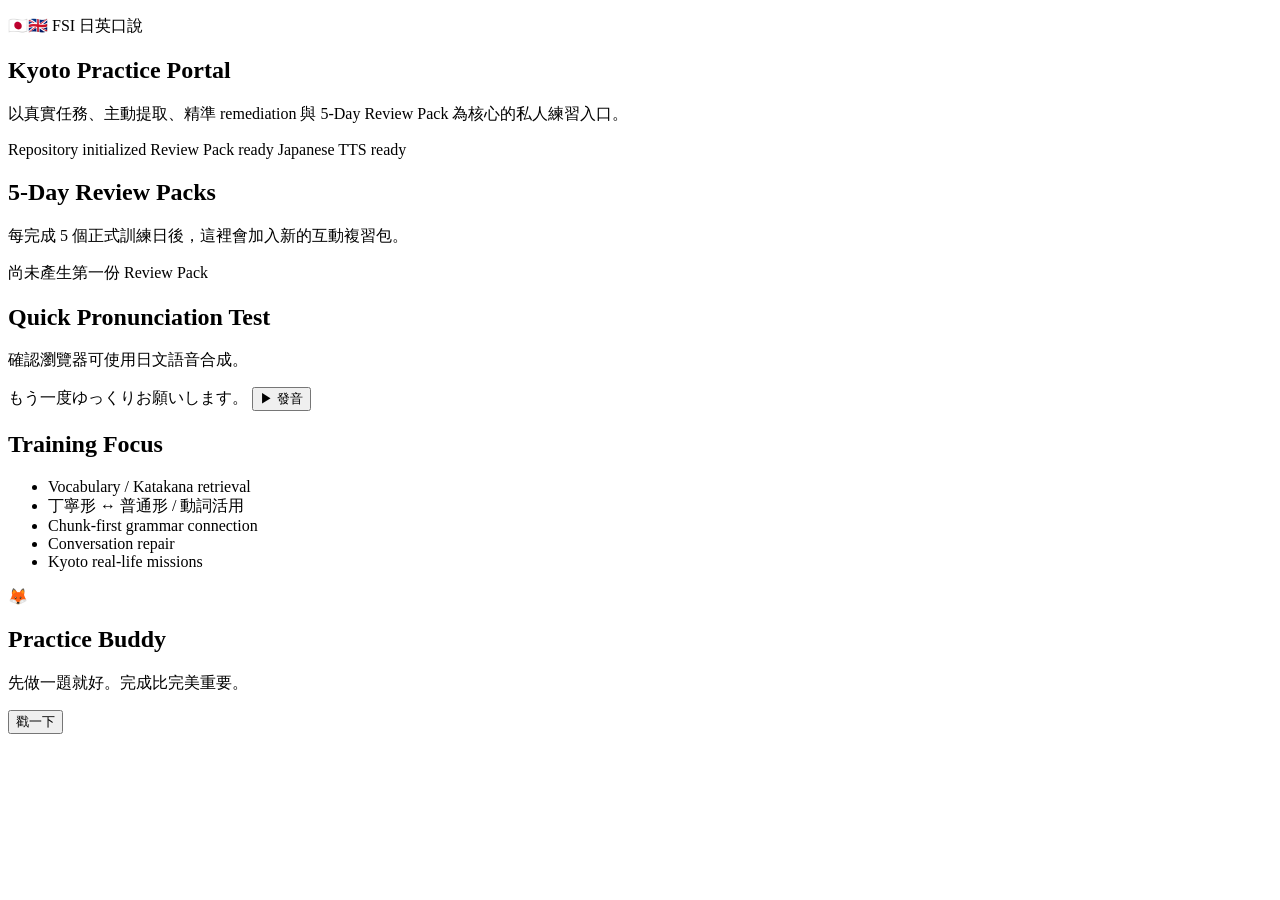
==== index.html @ 383df689 "Initialize FSI practice portal homepage" ====
<!doctype html>
<html lang="zh-Hant">
<head>
  <meta charset="utf-8" />
  <meta name="viewport" content="width=device-width, initial-scale=1" />
  <title>FSI Kyoto Practice</title>
  <meta name="description" content="Private FSI-style Japanese and English practice portal for Kyoto exchange preparation." />
  <link rel="stylesheet" href="assets/style.css" />
</head>
<body>
  <main class="shell">
    <section class="hero card">
      <p class="eyebrow">🇯🇵🇬🇧 FSI 日英口說</p>
      <h1>Kyoto Practice Portal</h1>
      <p class="lede">以真實任務、主動提取、精準 remediation 與 5-Day Review Pack 為核心的私人練習入口。</p>
      <div class="status-row">
        <span class="pill">Repository initialized</span>
        <span class="pill">Review Pack ready</span>
        <span class="pill">Japanese TTS ready</span>
      </div>
    </section>

    <section class="grid">
      <article class="card">
        <h2>5-Day Review Packs</h2>
        <p>每完成 5 個正式訓練日後，這裡會加入新的互動複習包。</p>
        <div class="empty-state">尚未產生第一份 Review Pack</div>
      </article>

      <article class="card">
        <h2>Quick Pronunciation Test</h2>
        <p>確認瀏覽器可使用日文語音合成。</p>
        <div class="speech-box">
          <span id="sampleText" lang="ja">もう一度ゆっくりお願いします。</span>
          <button id="speakBtn" type="button">▶ 發音</button>
        </div>
      </article>

      <article class="card">
        <h2>Training Focus</h2>
        <ul>
          <li>Vocabulary / Katakana retrieval</li>
          <li>丁寧形 ↔ 普通形 / 動詞活用</li>
          <li>Chunk-first grammar connection</li>
          <li>Conversation repair</li>
          <li>Kyoto real-life missions</li>
        </ul>
      </article>

      <article class="card mascot-card">
        <div class="mascot" aria-hidden="true">🦊</div>
        <div>
          <h2>Practice Buddy</h2>
          <p id="buddyLine">先做一題就好。完成比完美重要。</p>
          <button id="buddyBtn" type="button">戳一下</button>
        </div>
      </article>
    </section>
  </main>

  <script src="assets/app.js"></script>
</body>
</html>
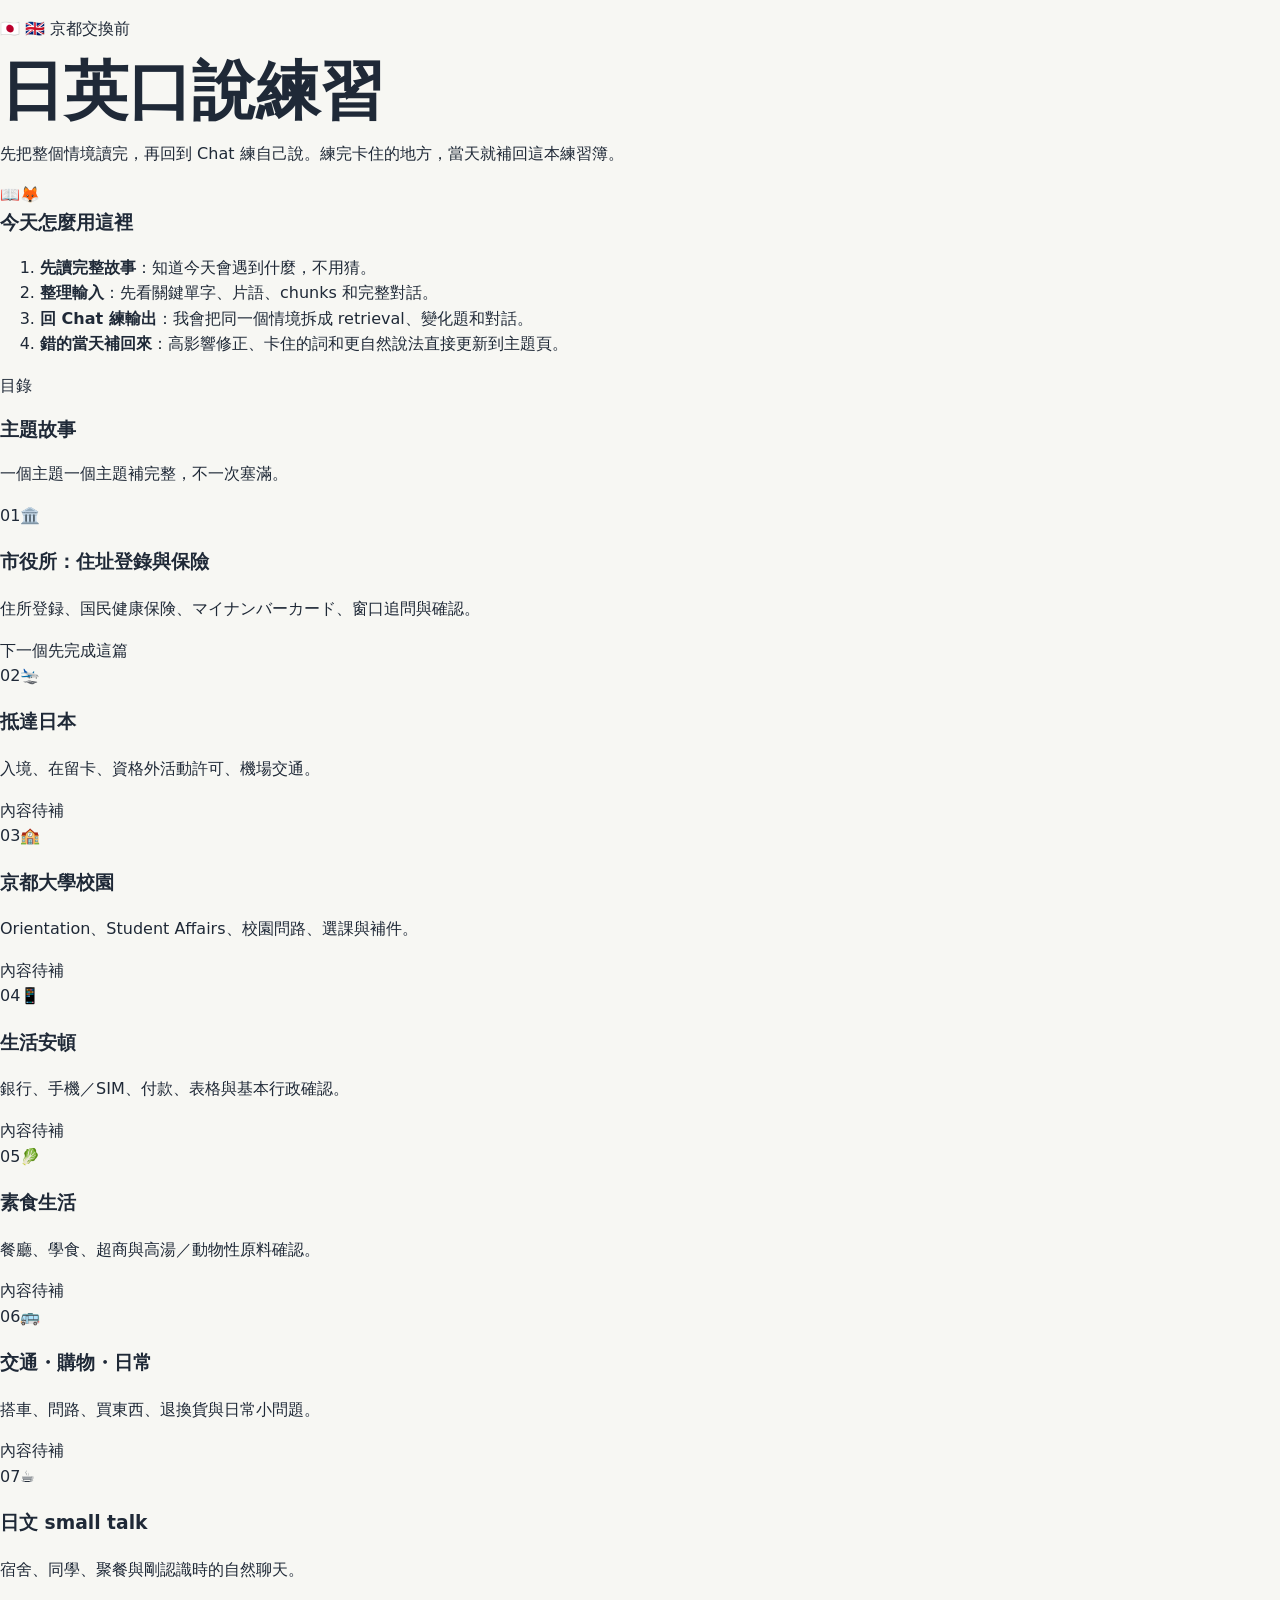
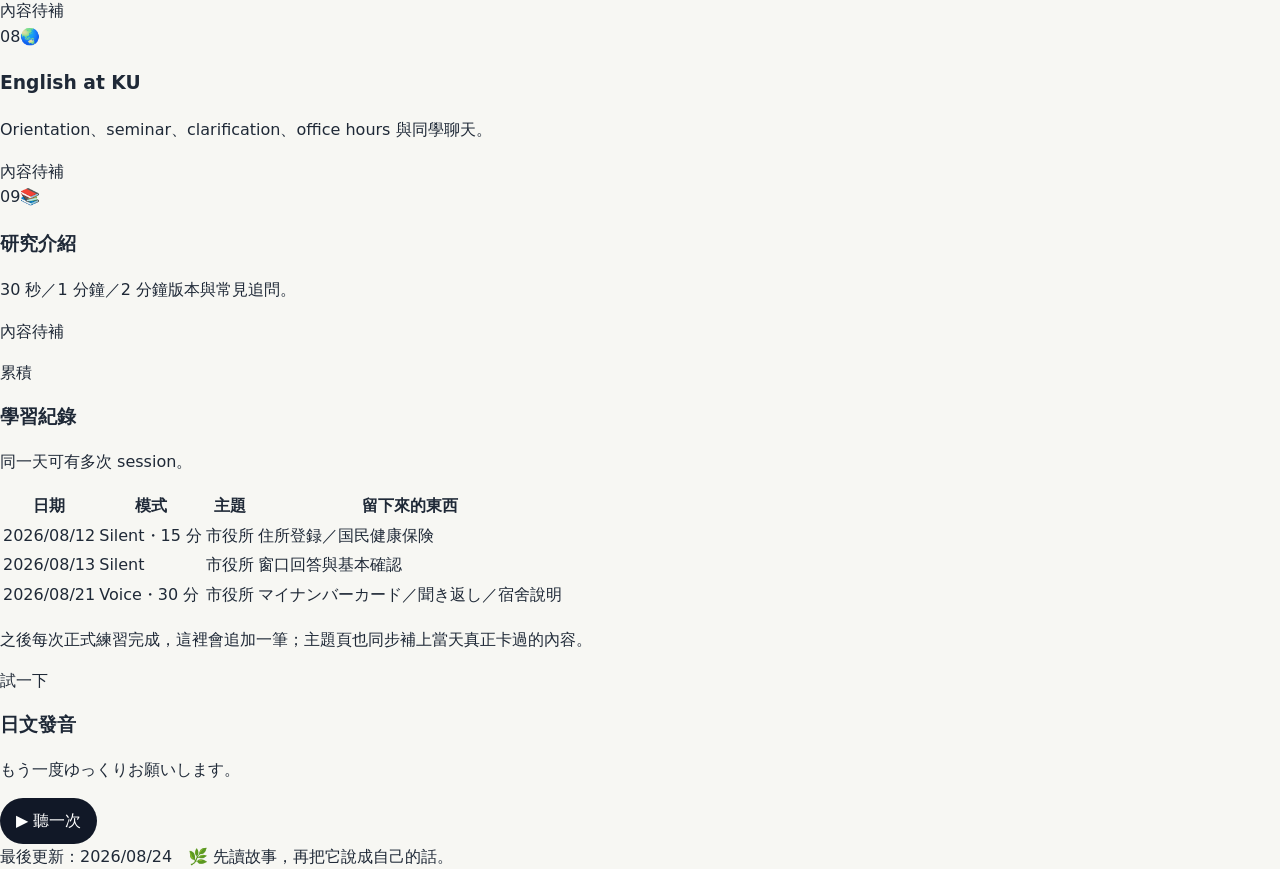
==== commit 4d9dc503: "Reshape homepage into warm storybook practice index" ====
--- a/index.html
+++ b/index.html
@@ -3,61 +3,85 @@
 <head>
   <meta charset="utf-8" />
   <meta name="viewport" content="width=device-width, initial-scale=1" />
-  <title>FSI Kyoto Practice</title>
-  <meta name="description" content="Private FSI-style Japanese and English practice portal for Kyoto exchange preparation." />
+  <title>日英口說練習</title>
+  <meta name="description" content="京都交換前的日英口說練習與學習紀錄。" />
   <link rel="stylesheet" href="assets/style.css" />
 </head>
 <body>
-  <main class="shell">
-    <section class="hero card">
-      <p class="eyebrow">🇯🇵🇬🇧 FSI 日英口說</p>
-      <h1>Kyoto Practice Portal</h1>
-      <p class="lede">以真實任務、主動提取、精準 remediation 與 5-Day Review Pack 為核心的私人練習入口。</p>
-      <div class="status-row">
-        <span class="pill">Repository initialized</span>
-        <span class="pill">Review Pack ready</span>
-        <span class="pill">Japanese TTS ready</span>
+  <main class="book">
+    <header class="cover paper">
+      <div>
+        <p class="kicker">🇯🇵 🇬🇧 京都交換前</p>
+        <h1>日英口說練習</h1>
+        <p class="intro">先把整個情境讀完，再回到 Chat 練自己說。練完卡住的地方，當天就補回這本練習簿。</p>
       </div>
+      <div class="cover-emoji" aria-hidden="true">📖🦊</div>
+    </header>
+
+    <section class="paper howto">
+      <h2>今天怎麼用這裡</h2>
+      <ol>
+        <li><strong>先讀完整故事</strong>：知道今天會遇到什麼，不用猜。</li>
+        <li><strong>整理輸入</strong>：先看關鍵單字、片語、chunks 和完整對話。</li>
+        <li><strong>回 Chat 練輸出</strong>：我會把同一個情境拆成 retrieval、變化題和對話。</li>
+        <li><strong>錯的當天補回來</strong>：高影響修正、卡住的詞和更自然說法直接更新到主題頁。</li>
+      </ol>
     </section>
 
-    <section class="grid">
-      <article class="card">
-        <h2>5-Day Review Packs</h2>
-        <p>每完成 5 個正式訓練日後，這裡會加入新的互動複習包。</p>
-        <div class="empty-state">尚未產生第一份 Review Pack</div>
+    <section class="section-head">
+      <div>
+        <p class="small-label">目錄</p>
+        <h2>主題故事</h2>
+      </div>
+      <p>一個主題一個主題補完整，不一次塞滿。</p>
+    </section>
+
+    <section class="chapters">
+      <article class="chapter ready-next">
+        <span class="chapter-no">01</span><span class="chapter-icon">🏛️</span>
+        <h3>市役所：住址登錄與保險</h3>
+        <p>住所登録、国民健康保険、マイナンバーカード、窗口追問與確認。</p>
+        <span class="note">下一個先完成這篇</span>
       </article>
+      <article class="chapter"><span class="chapter-no">02</span><span class="chapter-icon">🛬</span><h3>抵達日本</h3><p>入境、在留卡、資格外活動許可、機場交通。</p><span class="note">內容待補</span></article>
+      <article class="chapter"><span class="chapter-no">03</span><span class="chapter-icon">🏫</span><h3>京都大學校園</h3><p>Orientation、Student Affairs、校園問路、選課與補件。</p><span class="note">內容待補</span></article>
+      <article class="chapter"><span class="chapter-no">04</span><span class="chapter-icon">📱</span><h3>生活安頓</h3><p>銀行、手機／SIM、付款、表格與基本行政確認。</p><span class="note">內容待補</span></article>
+      <article class="chapter"><span class="chapter-no">05</span><span class="chapter-icon">🥬</span><h3>素食生活</h3><p>餐廳、學食、超商與高湯／動物性原料確認。</p><span class="note">內容待補</span></article>
+      <article class="chapter"><span class="chapter-no">06</span><span class="chapter-icon">🚌</span><h3>交通・購物・日常</h3><p>搭車、問路、買東西、退換貨與日常小問題。</p><span class="note">內容待補</span></article>
+      <article class="chapter"><span class="chapter-no">07</span><span class="chapter-icon">☕</span><h3>日文 small talk</h3><p>宿舍、同學、聚餐與剛認識時的自然聊天。</p><span class="note">內容待補</span></article>
+      <article class="chapter"><span class="chapter-no">08</span><span class="chapter-icon">🌏</span><h3>English at KU</h3><p>Orientation、seminar、clarification、office hours 與同學聊天。</p><span class="note">內容待補</span></article>
+      <article class="chapter"><span class="chapter-no">09</span><span class="chapter-icon">📚</span><h3>研究介紹</h3><p>30 秒／1 分鐘／2 分鐘版本與常見追問。</p><span class="note">內容待補</span></article>
+    </section>
 
-      <article class="card">
-        <h2>Quick Pronunciation Test</h2>
-        <p>確認瀏覽器可使用日文語音合成。</p>
-        <div class="speech-box">
-          <span id="sampleText" lang="ja">もう一度ゆっくりお願いします。</span>
-          <button id="speakBtn" type="button">▶ 發音</button>
-        </div>
-      </article>
+    <section class="paper records">
+      <div class="section-head inside">
+        <div><p class="small-label">累積</p><h2>學習紀錄</h2></div>
+        <p>同一天可有多次 session。</p>
+      </div>
+      <div class="table-wrap">
+        <table>
+          <thead><tr><th>日期</th><th>模式</th><th>主題</th><th>留下來的東西</th></tr></thead>
+          <tbody>
+            <tr><td>2026/08/12</td><td>Silent・15 分</td><td>市役所</td><td>住所登録／国民健康保険</td></tr>
+            <tr><td>2026/08/13</td><td>Silent</td><td>市役所</td><td>窗口回答與基本確認</td></tr>
+            <tr><td>2026/08/21</td><td>Voice・30 分</td><td>市役所</td><td>マイナンバーカード／聞き返し／宿舍說明</td></tr>
+          </tbody>
+        </table>
+      </div>
+      <p class="tiny">之後每次正式練習完成，這裡會追加一筆；主題頁也同步補上當天真正卡過的內容。</p>
+    </section>
 
-      <article class="card">
-        <h2>Training Focus</h2>
-        <ul>
-          <li>Vocabulary / Katakana retrieval</li>
-          <li>丁寧形 ↔ 普通形 / 動詞活用</li>
-          <li>Chunk-first grammar connection</li>
-          <li>Conversation repair</li>
-          <li>Kyoto real-life missions</li>
-        </ul>
-      </article>
+    <section class="paper sound">
+      <div>
+        <p class="small-label">試一下</p>
+        <h2>日文發音</h2>
+        <p id="sampleText" lang="ja">もう一度ゆっくりお願いします。</p>
+      </div>
+      <button id="speakBtn" type="button">▶ 聽一次</button>
+    </section>
 
-      <article class="card mascot-card">
-        <div class="mascot" aria-hidden="true">🦊</div>
-        <div>
-          <h2>Practice Buddy</h2>
-          <p id="buddyLine">先做一題就好。完成比完美重要。</p>
-          <button id="buddyBtn" type="button">戳一下</button>
-        </div>
-      </article>
-    </section>
+    <footer>最後更新：2026/08/24　🌿 先讀故事，再把它說成自己的話。</footer>
   </main>
-
   <script src="assets/app.js"></script>
 </body>
 </html>
--- a/assets/style.css
+++ b/assets/style.css
@@ -0,0 +1,122 @@
+:root {
+  font-family: Inter, ui-sans-serif, system-ui, -apple-system, BlinkMacSystemFont, "Segoe UI", sans-serif;
+  color: #1f2937;
+  background: #f7f7f3;
+  line-height: 1.6;
+}
+
+* { box-sizing: border-box; }
+
+body { margin: 0; }
+
+button { font: inherit; }
+
+.shell {
+  width: min(1080px, calc(100% - 32px));
+  margin: 0 auto;
+  padding: 48px 0 64px;
+}
+
+.card {
+  background: rgba(255,255,255,.92);
+  border: 1px solid #e5e7eb;
+  border-radius: 24px;
+  padding: 24px;
+  box-shadow: 0 12px 32px rgba(31,41,55,.06);
+}
+
+.hero { margin-bottom: 24px; }
+
+.eyebrow {
+  margin: 0 0 8px;
+  font-size: .9rem;
+  font-weight: 700;
+  letter-spacing: .08em;
+}
+
+h1, h2 { margin-top: 0; }
+
+h1 {
+  font-size: clamp(2rem, 6vw, 4rem);
+  line-height: 1.05;
+  margin-bottom: 16px;
+}
+
+h2 { font-size: 1.2rem; }
+
+.lede { max-width: 760px; font-size: 1.05rem; }
+
+.status-row {
+  display: flex;
+  gap: 8px;
+  flex-wrap: wrap;
+  margin-top: 20px;
+}
+
+.pill {
+  display: inline-flex;
+  align-items: center;
+  border-radius: 999px;
+  border: 1px solid #d1d5db;
+  padding: 6px 10px;
+  background: #fff;
+  font-size: .85rem;
+}
+
+.grid {
+  display: grid;
+  grid-template-columns: repeat(2, minmax(0, 1fr));
+  gap: 20px;
+}
+
+.empty-state {
+  border: 1px dashed #cbd5e1;
+  border-radius: 16px;
+  padding: 20px;
+  background: #fafafa;
+}
+
+.speech-box {
+  display: flex;
+  gap: 12px;
+  align-items: center;
+  justify-content: space-between;
+  flex-wrap: wrap;
+  padding: 16px;
+  border-radius: 16px;
+  background: #f3f4f6;
+}
+
+button {
+  border: 0;
+  border-radius: 999px;
+  padding: 10px 16px;
+  cursor: pointer;
+  background: #111827;
+  color: #fff;
+}
+
+button:hover { opacity: .9; }
+
+.mascot-card {
+  display: flex;
+  gap: 18px;
+  align-items: center;
+}
+
+.mascot {
+  font-size: 4rem;
+  transform-origin: center bottom;
+}
+
+.mascot.bounce { animation: bounce .45s ease; }
+
+@keyframes bounce {
+  0%, 100% { transform: translateY(0) rotate(0); }
+  45% { transform: translateY(-10px) rotate(-5deg); }
+}
+
+@media (max-width: 760px) {
+  .grid { grid-template-columns: 1fr; }
+  .shell { padding-top: 24px; }
+}
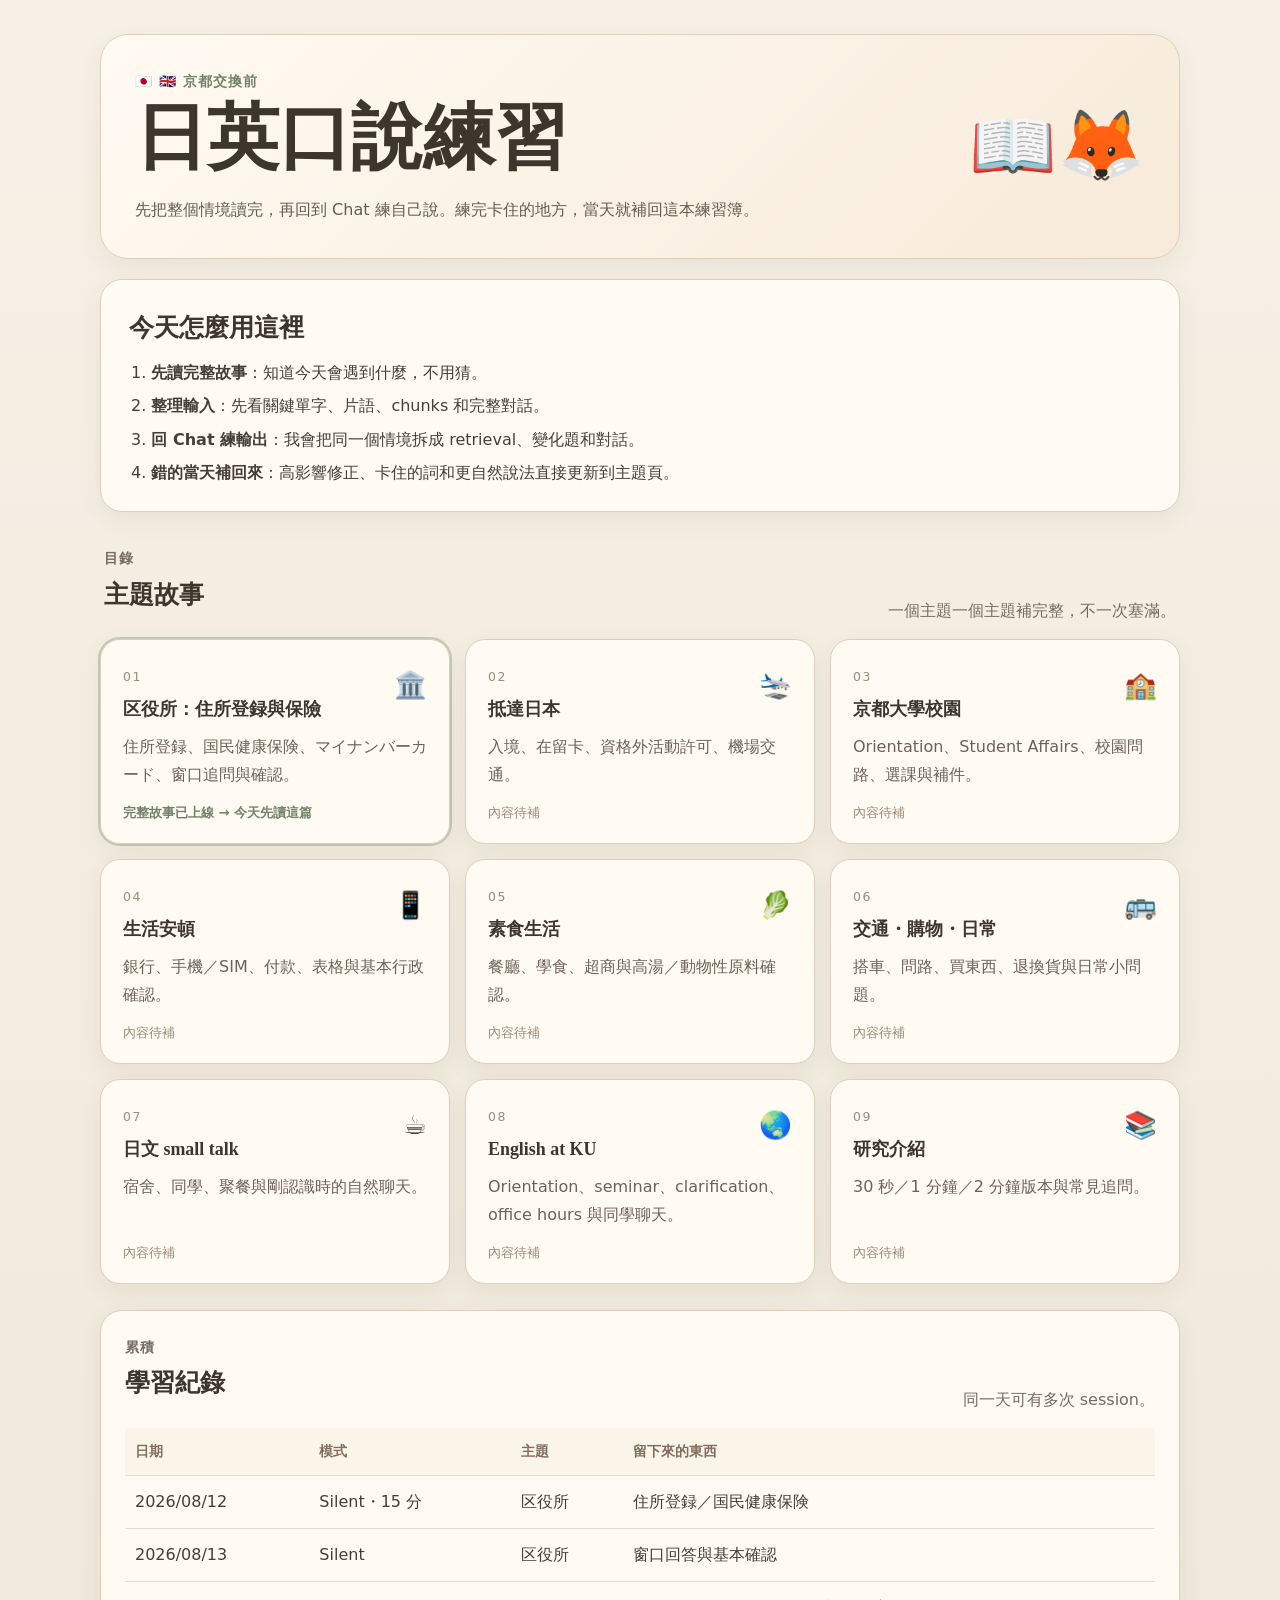
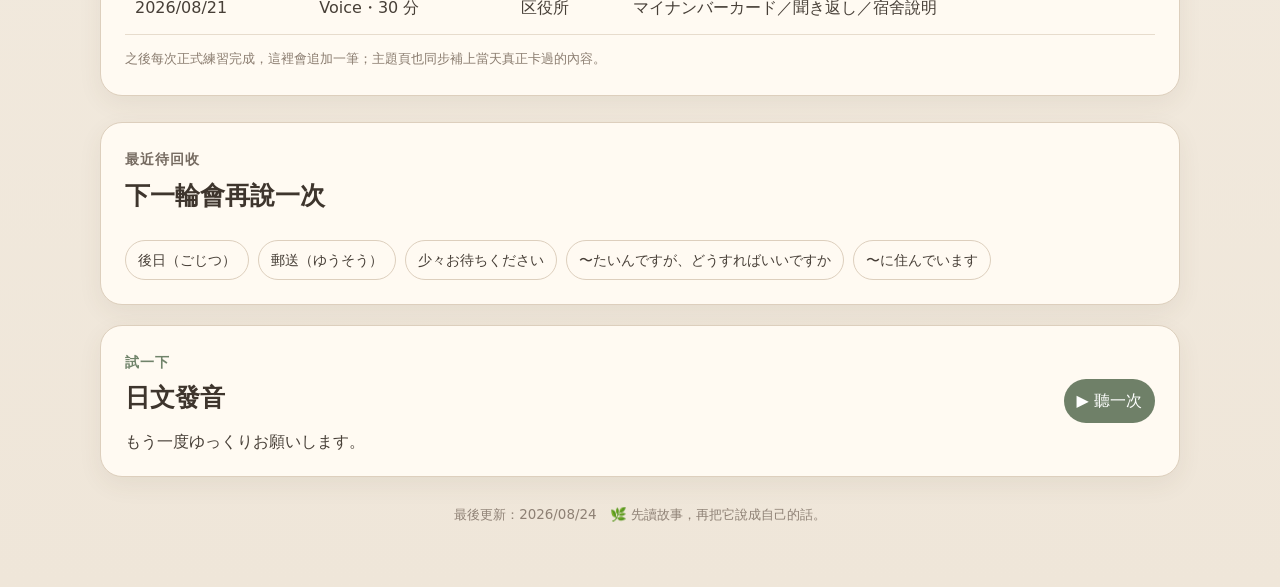
==== commit f808d30a: "Link first story chapter and add review queue" ====
--- a/index.html
+++ b/index.html
@@ -37,12 +37,12 @@
     </section>
 
     <section class="chapters">
-      <article class="chapter ready-next">
+      <a class="chapter chapter-link ready-next" href="chapters/01-ward-office.html">
         <span class="chapter-no">01</span><span class="chapter-icon">🏛️</span>
-        <h3>市役所：住址登錄與保險</h3>
+        <h3>区役所：住所登録與保險</h3>
         <p>住所登録、国民健康保険、マイナンバーカード、窗口追問與確認。</p>
-        <span class="note">下一個先完成這篇</span>
-      </article>
+        <span class="note">完整故事已上線 → 今天先讀這篇</span>
+      </a>
       <article class="chapter"><span class="chapter-no">02</span><span class="chapter-icon">🛬</span><h3>抵達日本</h3><p>入境、在留卡、資格外活動許可、機場交通。</p><span class="note">內容待補</span></article>
       <article class="chapter"><span class="chapter-no">03</span><span class="chapter-icon">🏫</span><h3>京都大學校園</h3><p>Orientation、Student Affairs、校園問路、選課與補件。</p><span class="note">內容待補</span></article>
       <article class="chapter"><span class="chapter-no">04</span><span class="chapter-icon">📱</span><h3>生活安頓</h3><p>銀行、手機／SIM、付款、表格與基本行政確認。</p><span class="note">內容待補</span></article>
@@ -62,13 +62,18 @@
         <table>
           <thead><tr><th>日期</th><th>模式</th><th>主題</th><th>留下來的東西</th></tr></thead>
           <tbody>
-            <tr><td>2026/08/12</td><td>Silent・15 分</td><td>市役所</td><td>住所登録／国民健康保険</td></tr>
-            <tr><td>2026/08/13</td><td>Silent</td><td>市役所</td><td>窗口回答與基本確認</td></tr>
-            <tr><td>2026/08/21</td><td>Voice・30 分</td><td>市役所</td><td>マイナンバーカード／聞き返し／宿舍說明</td></tr>
+            <tr><td>2026/08/12</td><td>Silent・15 分</td><td>区役所</td><td>住所登録／国民健康保険</td></tr>
+            <tr><td>2026/08/13</td><td>Silent</td><td>区役所</td><td>窗口回答與基本確認</td></tr>
+            <tr><td>2026/08/21</td><td>Voice・30 分</td><td>区役所</td><td>マイナンバーカード／聞き返し／宿舍說明</td></tr>
           </tbody>
         </table>
       </div>
       <p class="tiny">之後每次正式練習完成，這裡會追加一筆；主題頁也同步補上當天真正卡過的內容。</p>
+    </section>
+
+    <section class="paper records">
+      <div class="section-head inside"><div><p class="small-label">最近待回收</p><h2>下一輪會再說一次</h2></div></div>
+      <div class="review-strip"><span>後日（ごじつ）</span><span>郵送（ゆうそう）</span><span>少々お待ちください</span><span>〜たいんですが、どうすればいいですか</span><span>〜に住んでいます</span></div>
     </section>
 
     <section class="paper sound">
--- a/assets/style.css
+++ b/assets/style.css
@@ -1,122 +1,34 @@
-:root {
-  font-family: Inter, ui-sans-serif, system-ui, -apple-system, BlinkMacSystemFont, "Segoe UI", sans-serif;
-  color: #1f2937;
-  background: #f7f7f3;
-  line-height: 1.6;
+:root{
+  font-family:"Noto Sans TC","PingFang TC","Microsoft JhengHei",system-ui,sans-serif;
+  color:#473f37;background:#f5efe4;line-height:1.75;
+  --paper:#fffaf2;--ink:#473f37;--soft:#efe4d5;--line:#ddcfbd;--accent:#8e6f52;--green:#70836a;
 }
+*{box-sizing:border-box} body{margin:0;background:linear-gradient(#f6f0e6,#efe6d9)}
+a{color:inherit}button{font:inherit}.book{width:min(1080px,calc(100% - 28px));margin:auto;padding:34px 0 60px}
+.paper,.chapter{background:var(--paper);border:1px solid var(--line);box-shadow:0 8px 24px rgba(83,65,46,.07)}
+.cover{border-radius:28px;padding:34px;display:flex;justify-content:space-between;gap:24px;align-items:center;background:linear-gradient(135deg,#fffaf2,#f7ead9)}
+.kicker,.small-label{margin:0 0 6px;color:var(--green);font-size:.86rem;font-weight:700;letter-spacing:.08em}
+h1,h2,h3{font-family:"Noto Serif TC","Songti TC","PMingLiU",serif;color:#3e352d}h1{font-size:clamp(2.2rem,6vw,4.5rem);line-height:1.08;margin:.1em 0 .25em}h2{margin:.1em 0 .35em;font-size:1.55rem}h3{margin:.2em 0 .45em;font-size:1.12rem}
+.intro{max-width:700px;margin:0;color:#665b50}.cover-emoji{font-size:4.4rem;white-space:nowrap}
+.howto{margin-top:20px;border-radius:22px;padding:24px 28px}.howto ol{margin:.5em 0 0;padding-left:1.4em}.howto li+li{margin-top:.35em}
+.section-head{display:flex;justify-content:space-between;align-items:end;gap:24px;margin:34px 4px 14px}.section-head p{margin:0;color:#766b61}.inside{margin:0 0 14px}.chapters{display:grid;grid-template-columns:repeat(3,minmax(0,1fr));gap:15px}
+.chapter{position:relative;border-radius:20px;padding:22px;min-height:205px}.chapter-no{font-size:.78rem;letter-spacing:.12em;color:#9b8c7d}.chapter-icon{float:right;font-size:1.65rem}.chapter p{margin:.25em 0 1.2em;color:#6e6258}.note{position:absolute;left:22px;bottom:18px;font-size:.82rem;color:#9a8978}.ready-next{outline:2px solid rgba(112,131,106,.35)}.ready-next .note{color:var(--green);font-weight:700}.chapter-link{text-decoration:none;display:block;transition:transform .18s ease,box-shadow .18s ease}.chapter-link:hover{transform:translateY(-3px);box-shadow:0 12px 28px rgba(83,65,46,.12)}
+.records{margin-top:26px;border-radius:22px;padding:24px}.table-wrap{overflow:auto}table{width:100%;border-collapse:collapse;min-width:650px}th,td{text-align:left;padding:12px 10px;border-bottom:1px solid #e7dccd}th{font-size:.85rem;color:#806f5e;font-weight:700;background:#fbf4e9}.tiny{font-size:.82rem;color:#8b7d70;margin-bottom:0}
+.sound{margin-top:20px;border-radius:22px;padding:20px 24px;display:flex;align-items:center;justify-content:space-between;gap:20px}.sound p{margin:.25em 0 0}.sound button,.speak-mini{border:0;border-radius:999px;padding:8px 13px;background:#6f8068;color:white;cursor:pointer}.sound button:hover,.speak-mini:hover{filter:brightness(.96)}
+footer{text-align:center;color:#8e8175;font-size:.84rem;padding:26px 8px 0}
 
-* { box-sizing: border-box; }
+/* Story chapter */
+.crumb{display:flex;justify-content:space-between;align-items:center;margin:0 4px 14px;color:#806f5e;font-size:.9rem}.crumb a{text-decoration:none}.crumb a:hover{text-decoration:underline}
+.story-cover{border-radius:28px;padding:38px;display:flex;justify-content:space-between;gap:24px;align-items:center;background:linear-gradient(135deg,#fffaf2,#f2e7d7)}
+.story-cover h1{font-size:clamp(2.25rem,6vw,4.7rem)}.mission-box{margin-top:20px;border-radius:22px;padding:26px 30px}.mission-box p{margin-top:.35em}.chips{display:flex;flex-wrap:wrap;gap:8px;margin-top:15px}.chips span{background:#edf0e8;color:#65765f;border:1px solid #d6dfd0;border-radius:999px;padding:5px 11px;font-size:.82rem}
+.story-section{margin-top:24px}.story-section>.section-head{margin-top:0}.prose-card,.phrase-list,.grammar-card,.fact-note,.after-practice,.finish-card{border-radius:22px;padding:25px 28px}.margin-note{padding:13px 16px;background:#f5efe4;border-radius:14px;color:#74695f}
+.story-map{display:grid;grid-template-columns:repeat(4,minmax(0,1fr));gap:10px;list-style:none;padding:0;margin:0}.story-map li{background:var(--paper);border:1px solid var(--line);border-radius:18px;padding:18px;min-height:125px}.story-map b{display:block;font-family:"Noto Serif TC","Songti TC",serif;margin-bottom:6px}.story-map span{font-size:.9rem;color:#766a5f}
+.dialogue{border-radius:22px;padding:24px}.scene-break{margin:24px 0 18px;padding:9px 13px;border-radius:12px;background:#efe7da;color:#705f50;font-weight:700}.scene-break:first-child{margin-top:0}.turn{display:flex;gap:10px;align-items:flex-start;margin:13px 0}.turn.me{flex-direction:row-reverse}.who{width:48px;flex:0 0 48px;text-align:center;font-size:.78rem;color:#8c7b6b;padding-top:9px}.bubble{max-width:78%;border-radius:18px;padding:13px 15px;background:#f0eadf;position:relative}.me .bubble{background:#eaf0e6}.bubble p{margin:0}.bubble .zh{font-size:.84rem;color:#817366;margin-top:4px}.bubble .speak-mini{margin-top:8px;padding:4px 9px;font-size:.75rem}
+.branch-grid{display:grid;grid-template-columns:repeat(2,minmax(0,1fr));gap:13px}.branch{border-radius:19px;padding:20px}.branch .hear,.branch .say{padding:9px 11px;border-radius:12px;margin:8px 0;font-size:.94rem}.branch .hear{background:#f1ebe2}.branch .say{background:#edf1e8}.branch .say:before{content:"我：";font-size:.75rem;color:#77836f;margin-right:5px}
+.two-col{display:grid;grid-template-columns:1fr 1fr;gap:16px}.two-col .section-head{min-height:78px;align-items:end}.phrase-list p{margin:0;padding:9px 0;border-bottom:1px dashed #e2d6c7}.phrase-list p:last-child{border-bottom:0}.key-say p{font-weight:650}.vocab-table-wrap{border-radius:22px;padding:12px 20px;overflow:auto}.vocab-table{min-width:720px}.vocab-table td:nth-child(1){font-weight:700}.vocab-table td:nth-child(2){color:#765f4e}.vocab-table .speak-mini{padding:4px 8px}
+.mini-cards{display:grid;grid-template-columns:repeat(4,minmax(0,1fr));gap:12px}.mini-card{border-radius:18px;padding:18px}.mini-card b{font-size:1.25rem;display:block}.mini-card span{display:block;color:#685c51}.mini-card small{display:block;color:#928375;margin-top:8px}
+.chunks{border-radius:22px;padding:8px 25px}.chunks>div{padding:15px 0;border-bottom:1px dashed #e0d4c6}.chunks>div:last-child{border-bottom:0}.chunks p{margin:0;font-size:1.05rem;font-weight:700}.chunks span{font-size:.87rem;color:#776b60}.grammar-card p{margin:.5em 0}.repair-card p{padding:5px 0;border-bottom:1px dashed #e2d7ca}.repair-card p:last-child{border-bottom:0}.fact-note p{margin:.55em 0}.source-links{display:flex;flex-wrap:wrap;gap:8px;margin-top:14px}.source-links a,.back-btn{display:inline-block;text-decoration:none;border-radius:999px;padding:7px 12px;background:#efe8dc;color:#6f5e50;font-size:.82rem}.source-links a:hover,.back-btn:hover{background:#e6dccd}
+.correction{display:flex;gap:12px;padding:13px 0;border-bottom:1px dashed #e2d7ca}.correction>span{font-size:1.2rem}.correction p{margin:0}.correction small{color:#837568}.carry{margin-top:17px;padding:13px 15px;border-radius:14px;background:#edf1e8}.finish-card{margin-top:28px;text-align:center}.finish-card .back-btn{margin-top:8px}.review-strip{display:flex;flex-wrap:wrap;gap:9px}.review-strip span{background:#fffaf2;border:1px solid var(--line);border-radius:999px;padding:7px 12px;font-size:.86rem}
 
-body { margin: 0; }
-
-button { font: inherit; }
-
-.shell {
-  width: min(1080px, calc(100% - 32px));
-  margin: 0 auto;
-  padding: 48px 0 64px;
-}
-
-.card {
-  background: rgba(255,255,255,.92);
-  border: 1px solid #e5e7eb;
-  border-radius: 24px;
-  padding: 24px;
-  box-shadow: 0 12px 32px rgba(31,41,55,.06);
-}
-
-.hero { margin-bottom: 24px; }
-
-.eyebrow {
-  margin: 0 0 8px;
-  font-size: .9rem;
-  font-weight: 700;
-  letter-spacing: .08em;
-}
-
-h1, h2 { margin-top: 0; }
-
-h1 {
-  font-size: clamp(2rem, 6vw, 4rem);
-  line-height: 1.05;
-  margin-bottom: 16px;
-}
-
-h2 { font-size: 1.2rem; }
-
-.lede { max-width: 760px; font-size: 1.05rem; }
-
-.status-row {
-  display: flex;
-  gap: 8px;
-  flex-wrap: wrap;
-  margin-top: 20px;
-}
-
-.pill {
-  display: inline-flex;
-  align-items: center;
-  border-radius: 999px;
-  border: 1px solid #d1d5db;
-  padding: 6px 10px;
-  background: #fff;
-  font-size: .85rem;
-}
-
-.grid {
-  display: grid;
-  grid-template-columns: repeat(2, minmax(0, 1fr));
-  gap: 20px;
-}
-
-.empty-state {
-  border: 1px dashed #cbd5e1;
-  border-radius: 16px;
-  padding: 20px;
-  background: #fafafa;
-}
-
-.speech-box {
-  display: flex;
-  gap: 12px;
-  align-items: center;
-  justify-content: space-between;
-  flex-wrap: wrap;
-  padding: 16px;
-  border-radius: 16px;
-  background: #f3f4f6;
-}
-
-button {
-  border: 0;
-  border-radius: 999px;
-  padding: 10px 16px;
-  cursor: pointer;
-  background: #111827;
-  color: #fff;
-}
-
-button:hover { opacity: .9; }
-
-.mascot-card {
-  display: flex;
-  gap: 18px;
-  align-items: center;
-}
-
-.mascot {
-  font-size: 4rem;
-  transform-origin: center bottom;
-}
-
-.mascot.bounce { animation: bounce .45s ease; }
-
-@keyframes bounce {
-  0%, 100% { transform: translateY(0) rotate(0); }
-  45% { transform: translateY(-10px) rotate(-5deg); }
-}
-
-@media (max-width: 760px) {
-  .grid { grid-template-columns: 1fr; }
-  .shell { padding-top: 24px; }
-}
+@media(max-width:850px){.chapters{grid-template-columns:repeat(2,minmax(0,1fr))}.cover-emoji{font-size:3.5rem}.story-map{grid-template-columns:repeat(2,minmax(0,1fr))}.mini-cards{grid-template-columns:repeat(2,minmax(0,1fr))}}
+@media(max-width:620px){.book{width:min(100% - 18px,1080px);padding-top:16px}.cover,.story-cover{padding:25px 22px;align-items:flex-start}.cover-emoji{font-size:2.6rem}.chapters,.branch-grid,.two-col{grid-template-columns:1fr}.section-head{display:block}.section-head>p{margin-top:5px}.two-col .section-head{min-height:auto}.sound{align-items:flex-start;flex-direction:column}.sound button{width:100%}.story-map{grid-template-columns:1fr}.dialogue{padding:15px 11px}.bubble{max-width:84%;padding:11px 12px}.who{width:38px;flex-basis:38px}.mini-cards{grid-template-columns:1fr 1fr}.mission-box,.prose-card,.phrase-list,.grammar-card,.fact-note,.after-practice,.finish-card{padding:21px 19px}}
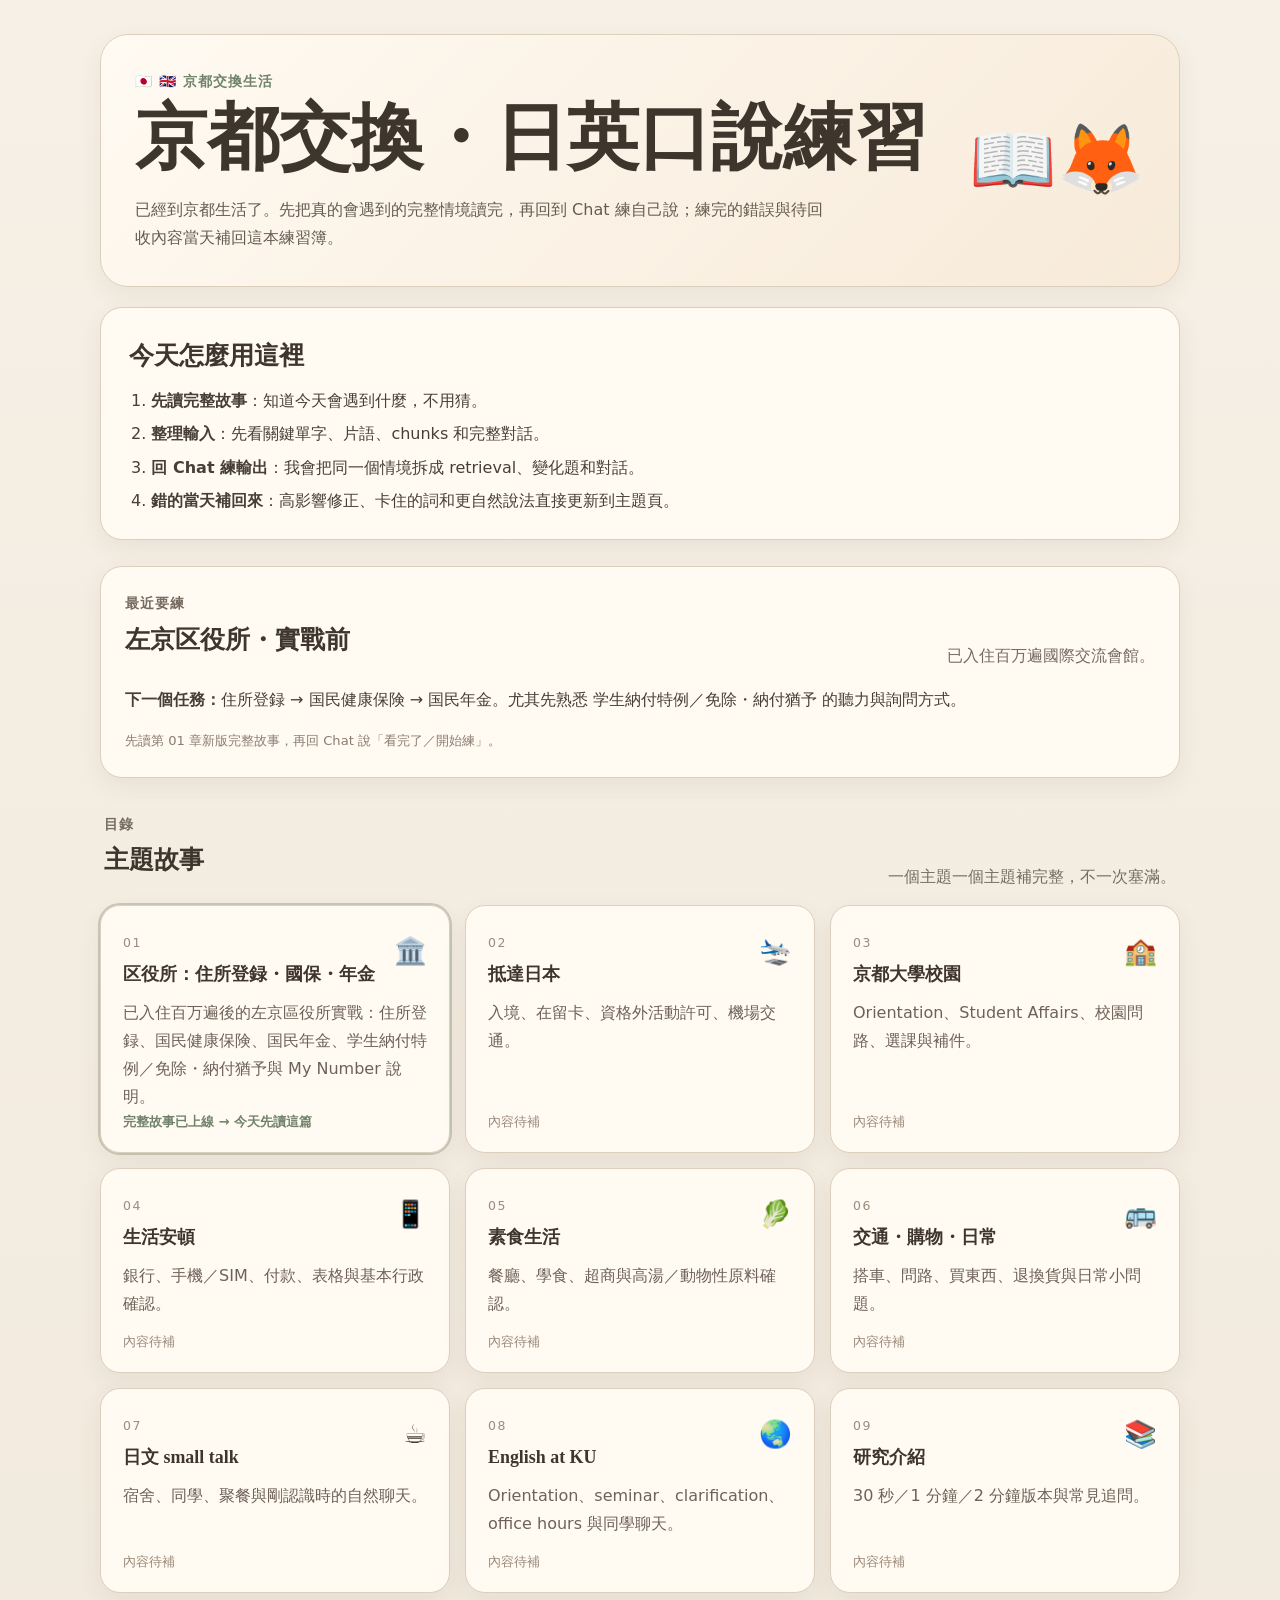
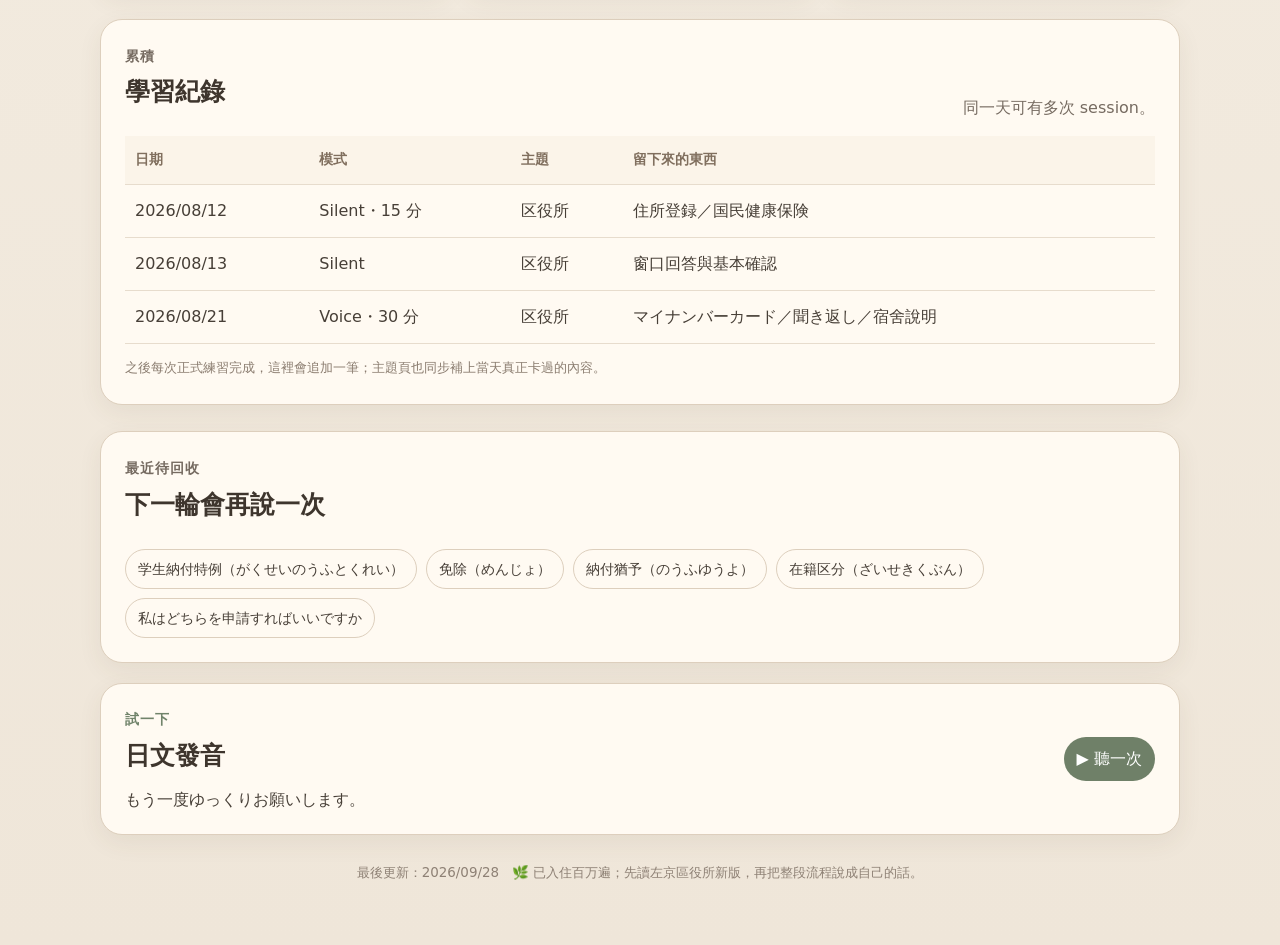
==== commit a7a0d207: "Refresh homepage for Kyoto arrival and Sakyo ward office pension prep" ====
--- a/index.html
+++ b/index.html
@@ -11,9 +11,9 @@
   <main class="book">
     <header class="cover paper">
       <div>
-        <p class="kicker">🇯🇵 🇬🇧 京都交換前</p>
-        <h1>日英口說練習</h1>
-        <p class="intro">先把整個情境讀完，再回到 Chat 練自己說。練完卡住的地方，當天就補回這本練習簿。</p>
+        <p class="kicker">🇯🇵 🇬🇧 京都交換生活</p>
+        <h1>京都交換・日英口說練習</h1>
+        <p class="intro">已經到京都生活了。先把真的會遇到的完整情境讀完，再回到 Chat 練自己說；練完的錯誤與待回收內容當天補回這本練習簿。</p>
       </div>
       <div class="cover-emoji" aria-hidden="true">📖🦊</div>
     </header>
@@ -28,6 +28,15 @@
       </ol>
     </section>
 
+    <section class="paper records">
+      <div class="section-head inside">
+        <div><p class="small-label">最近要練</p><h2>左京区役所・實戰前</h2></div>
+        <p>已入住百万遍國際交流會館。</p>
+      </div>
+      <p><strong>下一個任務：</strong>住所登録 → 国民健康保険 → 国民年金。尤其先熟悉 <span lang="ja">学生納付特例／免除・納付猶予</span> 的聽力與詢問方式。</p>
+      <p class="tiny">先讀第 01 章新版完整故事，再回 Chat 說「看完了／開始練」。</p>
+    </section>
+
     <section class="section-head">
       <div>
         <p class="small-label">目錄</p>
@@ -39,8 +48,8 @@
     <section class="chapters">
       <a class="chapter chapter-link ready-next" href="chapters/01-ward-office.html">
         <span class="chapter-no">01</span><span class="chapter-icon">🏛️</span>
-        <h3>区役所：住所登録與保險</h3>
-        <p>住所登録、国民健康保険、マイナンバーカード、窗口追問與確認。</p>
+        <h3>区役所：住所登録・國保・年金</h3>
+        <p>已入住百万遍後的左京區役所實戰：住所登録、国民健康保険、国民年金、学生納付特例／免除・納付猶予與 My Number 說明。</p>
         <span class="note">完整故事已上線 → 今天先讀這篇</span>
       </a>
       <article class="chapter"><span class="chapter-no">02</span><span class="chapter-icon">🛬</span><h3>抵達日本</h3><p>入境、在留卡、資格外活動許可、機場交通。</p><span class="note">內容待補</span></article>
@@ -73,7 +82,7 @@
 
     <section class="paper records">
       <div class="section-head inside"><div><p class="small-label">最近待回收</p><h2>下一輪會再說一次</h2></div></div>
-      <div class="review-strip"><span>後日（ごじつ）</span><span>郵送（ゆうそう）</span><span>少々お待ちください</span><span>〜たいんですが、どうすればいいですか</span><span>〜に住んでいます</span></div>
+      <div class="review-strip"><span>学生納付特例（がくせいのうふとくれい）</span><span>免除（めんじょ）</span><span>納付猶予（のうふゆうよ）</span><span>在籍区分（ざいせきくぶん）</span><span>私はどちらを申請すればいいですか</span></div>
     </section>
 
     <section class="paper sound">
@@ -85,7 +94,7 @@
       <button id="speakBtn" type="button">▶ 聽一次</button>
     </section>
 
-    <footer>最後更新：2026/08/24　🌿 先讀故事，再把它說成自己的話。</footer>
+    <footer>最後更新：2026/09/28　🌿 已入住百万遍；先讀左京區役所新版，再把整段流程說成自己的話。</footer>
   </main>
   <script src="assets/app.js"></script>
 </body>
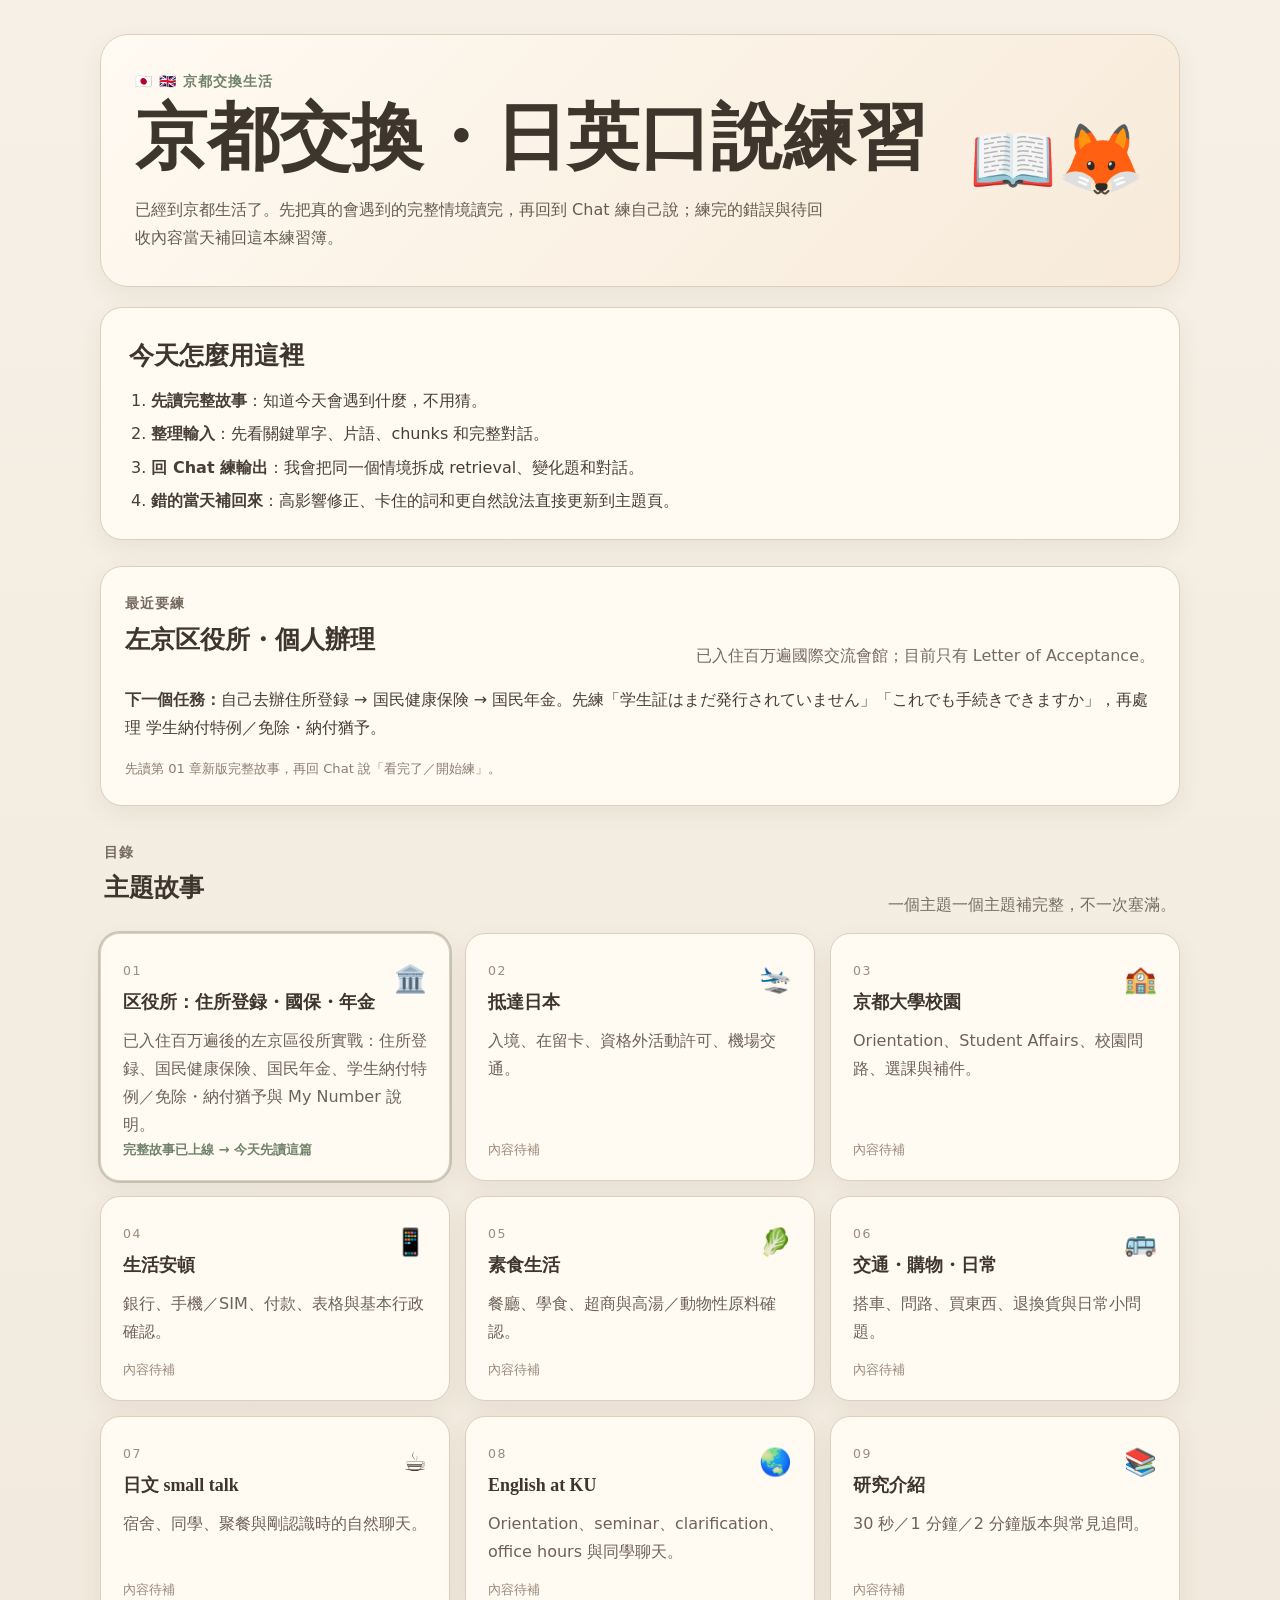
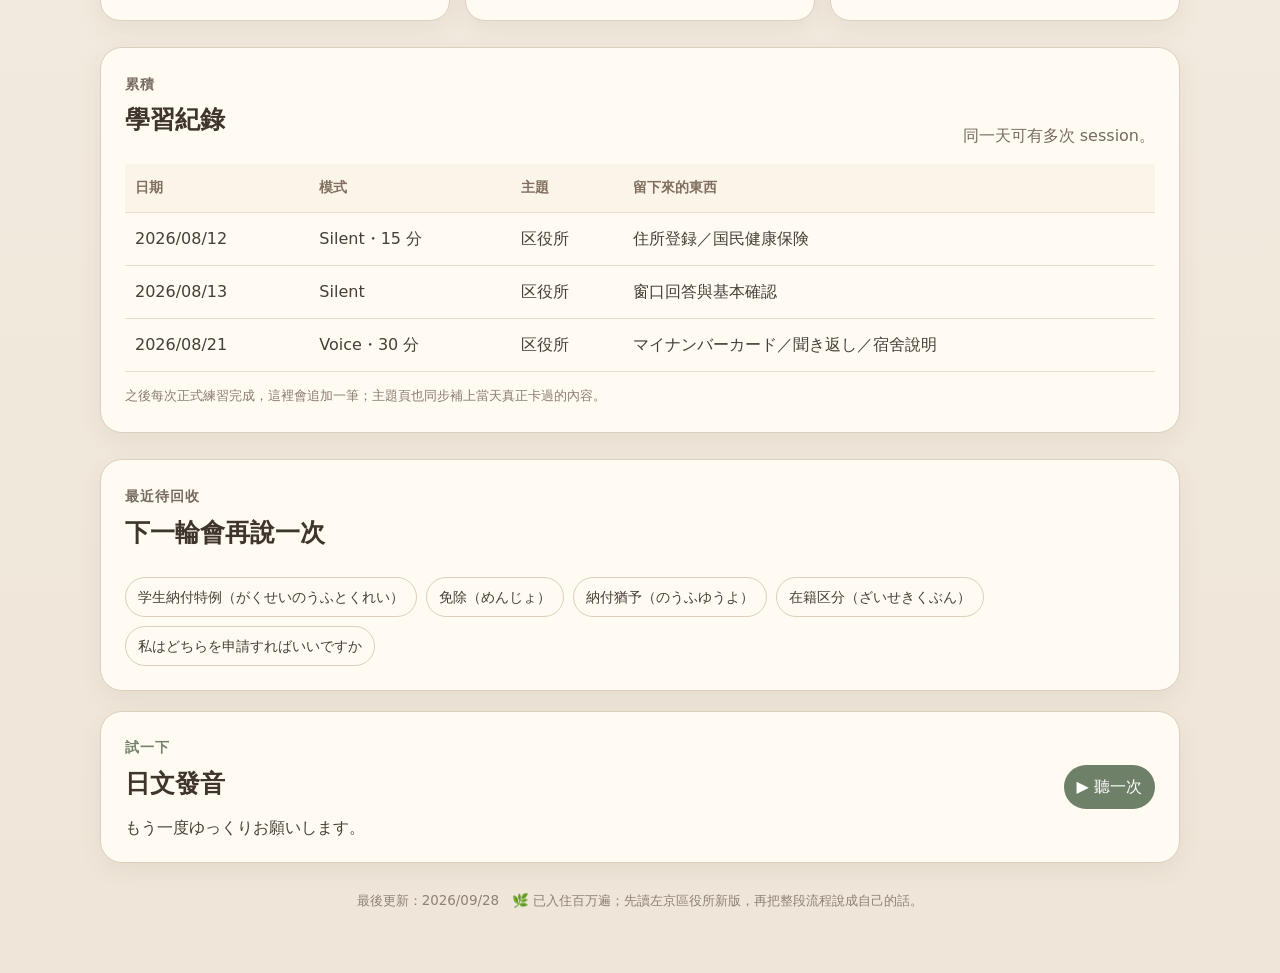
==== commit 8997c5cc: "Clarify individual ward office procedure and acceptance-letter-only status" ====
--- a/index.html
+++ b/index.html
@@ -30,10 +30,10 @@
 
     <section class="paper records">
       <div class="section-head inside">
-        <div><p class="small-label">最近要練</p><h2>左京区役所・實戰前</h2></div>
-        <p>已入住百万遍國際交流會館。</p>
+        <div><p class="small-label">最近要練</p><h2>左京区役所・個人辦理</h2></div>
+        <p>已入住百万遍國際交流會館；目前只有 Letter of Acceptance。</p>
       </div>
-      <p><strong>下一個任務：</strong>住所登録 → 国民健康保険 → 国民年金。尤其先熟悉 <span lang="ja">学生納付特例／免除・納付猶予</span> 的聽力與詢問方式。</p>
+      <p><strong>下一個任務：</strong>自己去辦住所登録 → 国民健康保険 → 国民年金。先練「学生証はまだ発行されていません」「これでも手続きできますか」，再處理 <span lang="ja">学生納付特例／免除・納付猶予</span>。</p>
       <p class="tiny">先讀第 01 章新版完整故事，再回 Chat 說「看完了／開始練」。</p>
     </section>
 
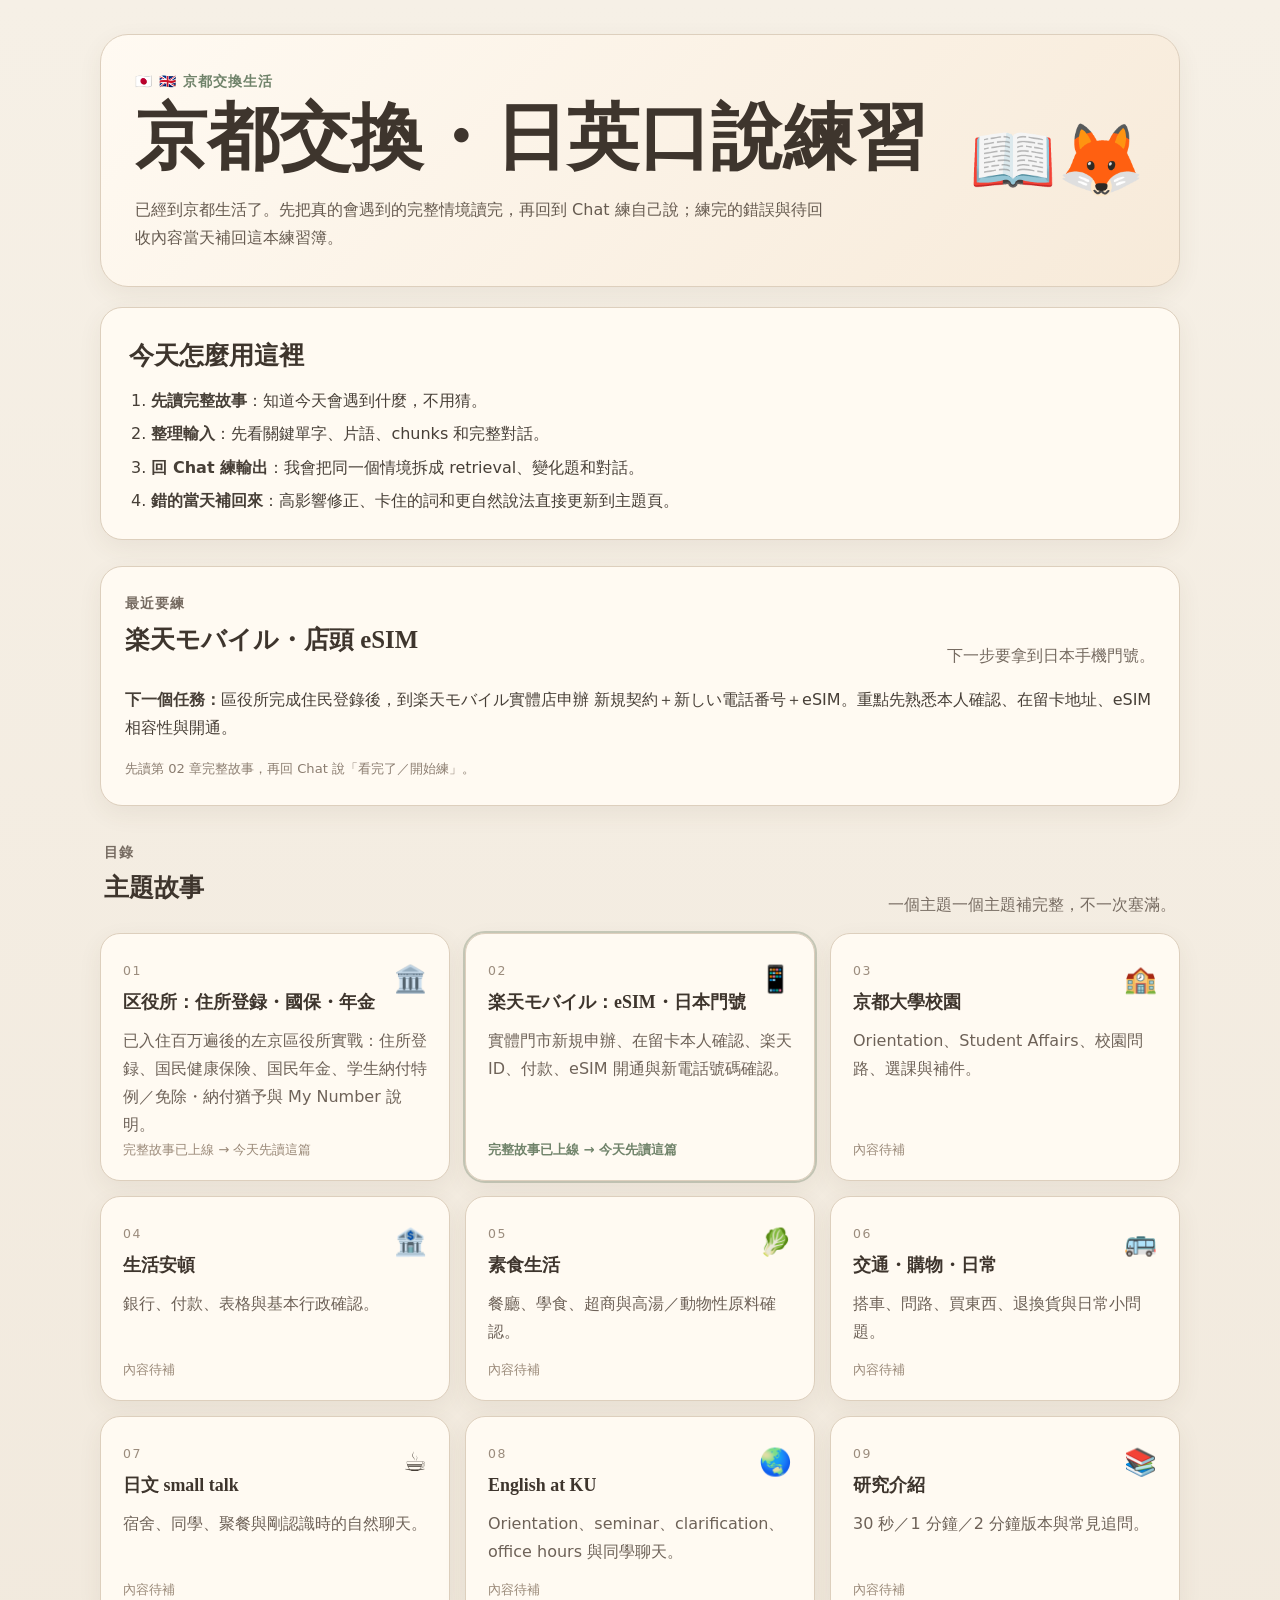
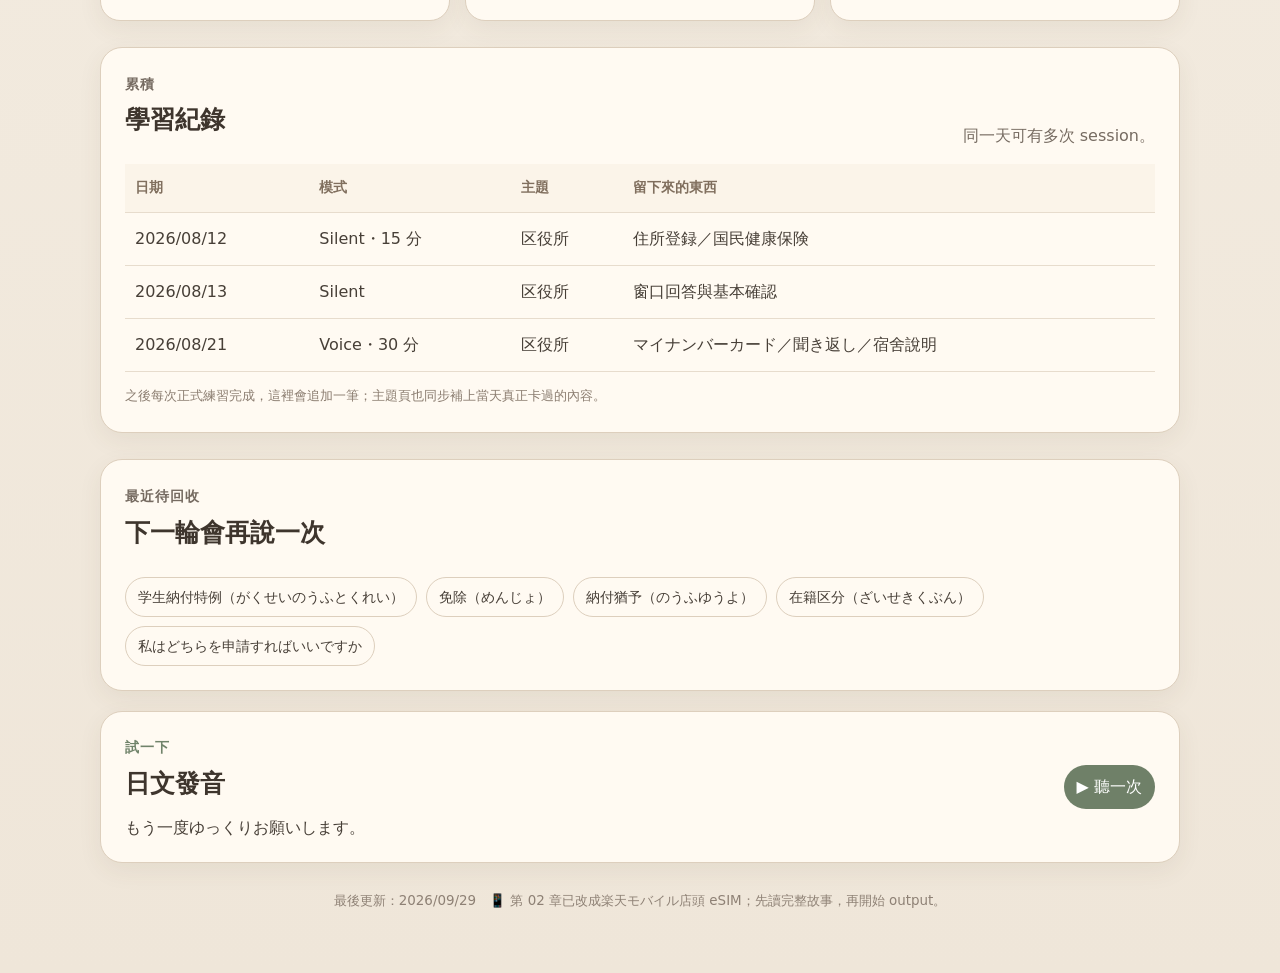
==== commit 1cb5d754: "Replace airport chapter with Rakuten Mobile eSIM topic on homepage" ====
--- a/index.html
+++ b/index.html
@@ -4,7 +4,7 @@
   <meta charset="utf-8" />
   <meta name="viewport" content="width=device-width, initial-scale=1" />
   <title>日英口說練習</title>
-  <meta name="description" content="京都交換前的日英口說練習與學習紀錄。" />
+  <meta name="description" content="京都交換生活的日英口說故事練習與學習紀錄。" />
   <link rel="stylesheet" href="assets/style.css" />
 </head>
 <body>
@@ -30,11 +30,11 @@
 
     <section class="paper records">
       <div class="section-head inside">
-        <div><p class="small-label">最近要練</p><h2>左京区役所・個人辦理</h2></div>
-        <p>已入住百万遍國際交流會館；目前只有 Letter of Acceptance。</p>
+        <div><p class="small-label">最近要練</p><h2>楽天モバイル・店頭 eSIM</h2></div>
+        <p>下一步要拿到日本手機門號。</p>
       </div>
-      <p><strong>下一個任務：</strong>自己去辦住所登録 → 国民健康保険 → 国民年金。先練「学生証はまだ発行されていません」「これでも手続きできますか」，再處理 <span lang="ja">学生納付特例／免除・納付猶予</span>。</p>
-      <p class="tiny">先讀第 01 章新版完整故事，再回 Chat 說「看完了／開始練」。</p>
+      <p><strong>下一個任務：</strong>區役所完成住民登錄後，到楽天モバイル實體店申辦 <span lang="ja">新規契約＋新しい電話番号＋eSIM</span>。重點先熟悉本人確認、在留卡地址、eSIM 相容性與開通。</p>
+      <p class="tiny">先讀第 02 章完整故事，再回 Chat 說「看完了／開始練」。</p>
     </section>
 
     <section class="section-head">
@@ -46,15 +46,15 @@
     </section>
 
     <section class="chapters">
-      <a class="chapter chapter-link ready-next" href="chapters/01-ward-office.html">
+      <a class="chapter chapter-link" href="chapters/01-ward-office.html">
         <span class="chapter-no">01</span><span class="chapter-icon">🏛️</span>
         <h3>区役所：住所登録・國保・年金</h3>
         <p>已入住百万遍後的左京區役所實戰：住所登録、国民健康保険、国民年金、学生納付特例／免除・納付猶予與 My Number 說明。</p>
         <span class="note">完整故事已上線 → 今天先讀這篇</span>
       </a>
-      <article class="chapter"><span class="chapter-no">02</span><span class="chapter-icon">🛬</span><h3>抵達日本</h3><p>入境、在留卡、資格外活動許可、機場交通。</p><span class="note">內容待補</span></article>
+      <a class="chapter chapter-link ready-next" href="chapters/02-mobile-esim.html"><span class="chapter-no">02</span><span class="chapter-icon">📱</span><h3>楽天モバイル：eSIM・日本門號</h3><p>實體門市新規申辦、在留卡本人確認、楽天ID、付款、eSIM 開通與新電話號碼確認。</p><span class="note">完整故事已上線 → 今天先讀這篇</span></a>
       <article class="chapter"><span class="chapter-no">03</span><span class="chapter-icon">🏫</span><h3>京都大學校園</h3><p>Orientation、Student Affairs、校園問路、選課與補件。</p><span class="note">內容待補</span></article>
-      <article class="chapter"><span class="chapter-no">04</span><span class="chapter-icon">📱</span><h3>生活安頓</h3><p>銀行、手機／SIM、付款、表格與基本行政確認。</p><span class="note">內容待補</span></article>
+      <article class="chapter"><span class="chapter-no">04</span><span class="chapter-icon">🏦</span><h3>生活安頓</h3><p>銀行、付款、表格與基本行政確認。</p><span class="note">內容待補</span></article>
       <article class="chapter"><span class="chapter-no">05</span><span class="chapter-icon">🥬</span><h3>素食生活</h3><p>餐廳、學食、超商與高湯／動物性原料確認。</p><span class="note">內容待補</span></article>
       <article class="chapter"><span class="chapter-no">06</span><span class="chapter-icon">🚌</span><h3>交通・購物・日常</h3><p>搭車、問路、買東西、退換貨與日常小問題。</p><span class="note">內容待補</span></article>
       <article class="chapter"><span class="chapter-no">07</span><span class="chapter-icon">☕</span><h3>日文 small talk</h3><p>宿舍、同學、聚餐與剛認識時的自然聊天。</p><span class="note">內容待補</span></article>
@@ -94,7 +94,7 @@
       <button id="speakBtn" type="button">▶ 聽一次</button>
     </section>
 
-    <footer>最後更新：2026/09/28　🌿 已入住百万遍；先讀左京區役所新版，再把整段流程說成自己的話。</footer>
+    <footer>最後更新：2026/09/29　📱 第 02 章已改成楽天モバイル店頭 eSIM；先讀完整故事，再開始 output。</footer>
   </main>
   <script src="assets/app.js"></script>
 </body>
--- a/assets/style.css
+++ b/assets/style.css
@@ -32,3 +32,13 @@
 
 @media(max-width:850px){.chapters{grid-template-columns:repeat(2,minmax(0,1fr))}.cover-emoji{font-size:3.5rem}.story-map{grid-template-columns:repeat(2,minmax(0,1fr))}.mini-cards{grid-template-columns:repeat(2,minmax(0,1fr))}}
 @media(max-width:620px){.book{width:min(100% - 18px,1080px);padding-top:16px}.cover,.story-cover{padding:25px 22px;align-items:flex-start}.cover-emoji{font-size:2.6rem}.chapters,.branch-grid,.two-col{grid-template-columns:1fr}.section-head{display:block}.section-head>p{margin-top:5px}.two-col .section-head{min-height:auto}.sound{align-items:flex-start;flex-direction:column}.sound button{width:100%}.story-map{grid-template-columns:1fr}.dialogue{padding:15px 11px}.bubble{max-width:84%;padding:11px 12px}.who{width:38px;flex-basis:38px}.mini-cards{grid-template-columns:1fr 1fr}.mission-box,.prose-card,.phrase-list,.grammar-card,.fact-note,.after-practice,.finish-card{padding:21px 19px}}
+
+
+/* Furigana */
+ruby { ruby-position: over; }
+rt {
+  font-size: 0.56em;
+  line-height: 1;
+  letter-spacing: 0.02em;
+  font-weight: 500;
+}
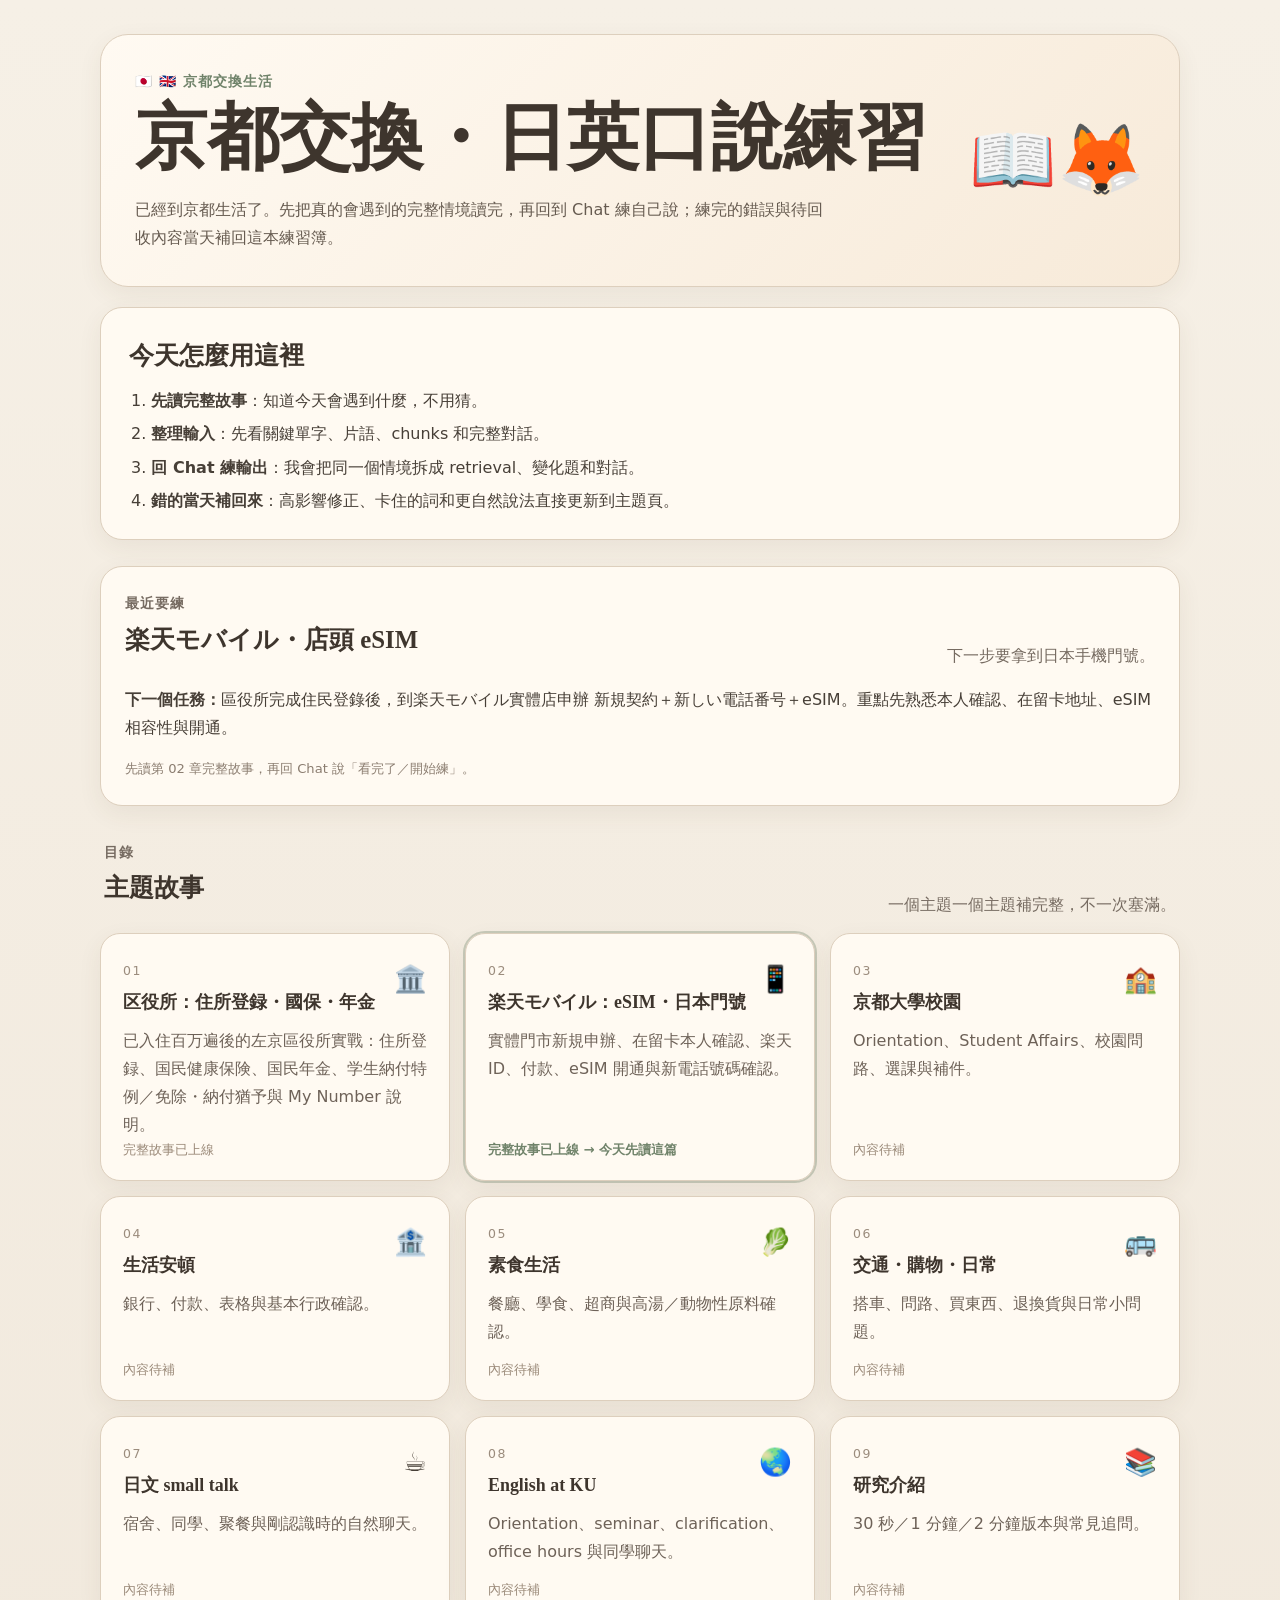
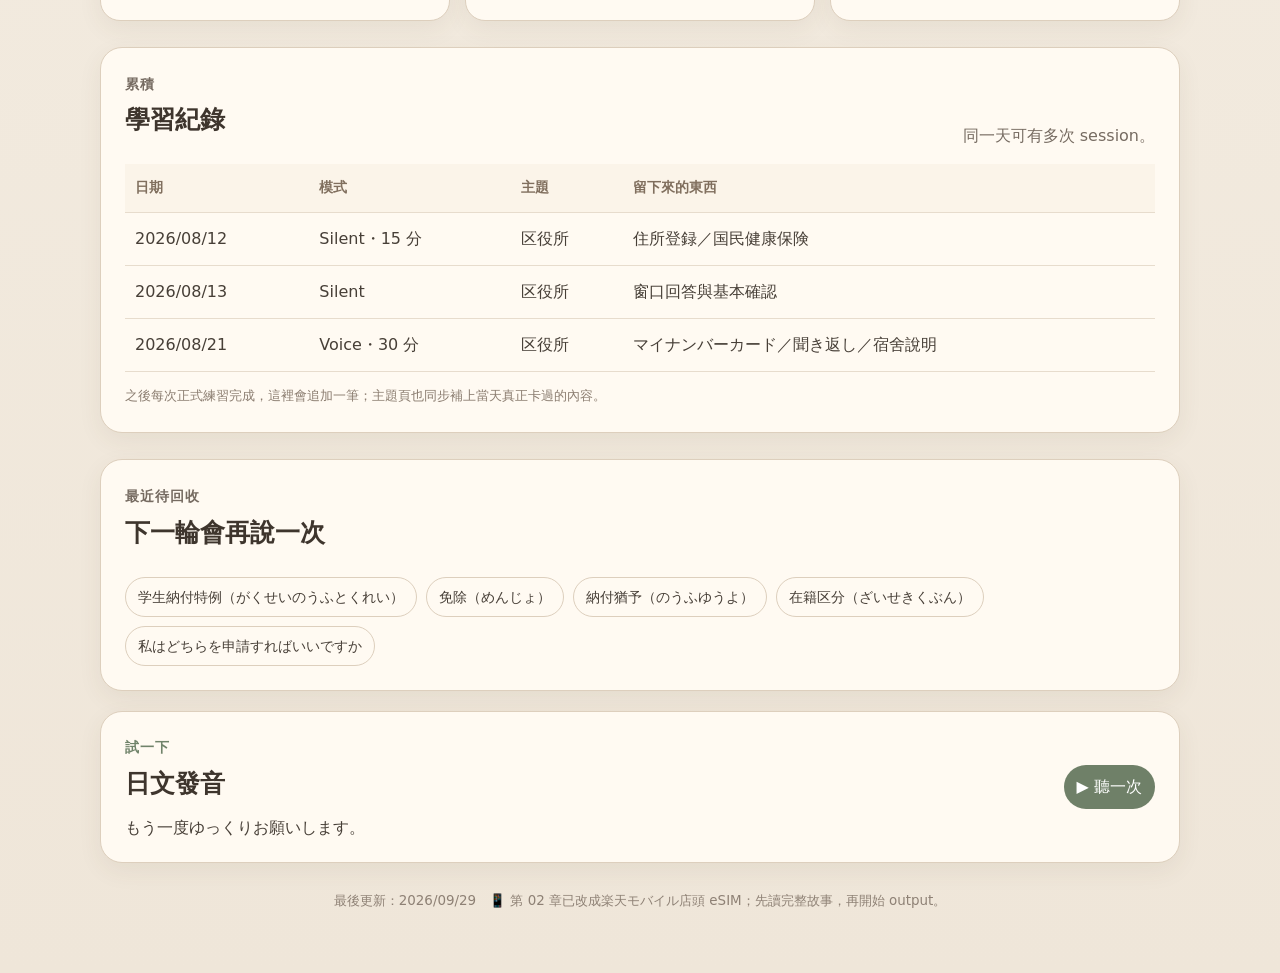
==== commit 04e463f3: "Mark mobile eSIM as the current reading chapter" ====
--- a/index.html
+++ b/index.html
@@ -50,7 +50,7 @@
         <span class="chapter-no">01</span><span class="chapter-icon">🏛️</span>
         <h3>区役所：住所登録・國保・年金</h3>
         <p>已入住百万遍後的左京區役所實戰：住所登録、国民健康保険、国民年金、学生納付特例／免除・納付猶予與 My Number 說明。</p>
-        <span class="note">完整故事已上線 → 今天先讀這篇</span>
+        <span class="note">完整故事已上線</span>
       </a>
       <a class="chapter chapter-link ready-next" href="chapters/02-mobile-esim.html"><span class="chapter-no">02</span><span class="chapter-icon">📱</span><h3>楽天モバイル：eSIM・日本門號</h3><p>實體門市新規申辦、在留卡本人確認、楽天ID、付款、eSIM 開通與新電話號碼確認。</p><span class="note">完整故事已上線 → 今天先讀這篇</span></a>
       <article class="chapter"><span class="chapter-no">03</span><span class="chapter-icon">🏫</span><h3>京都大學校園</h3><p>Orientation、Student Affairs、校園問路、選課與補件。</p><span class="note">內容待補</span></article>
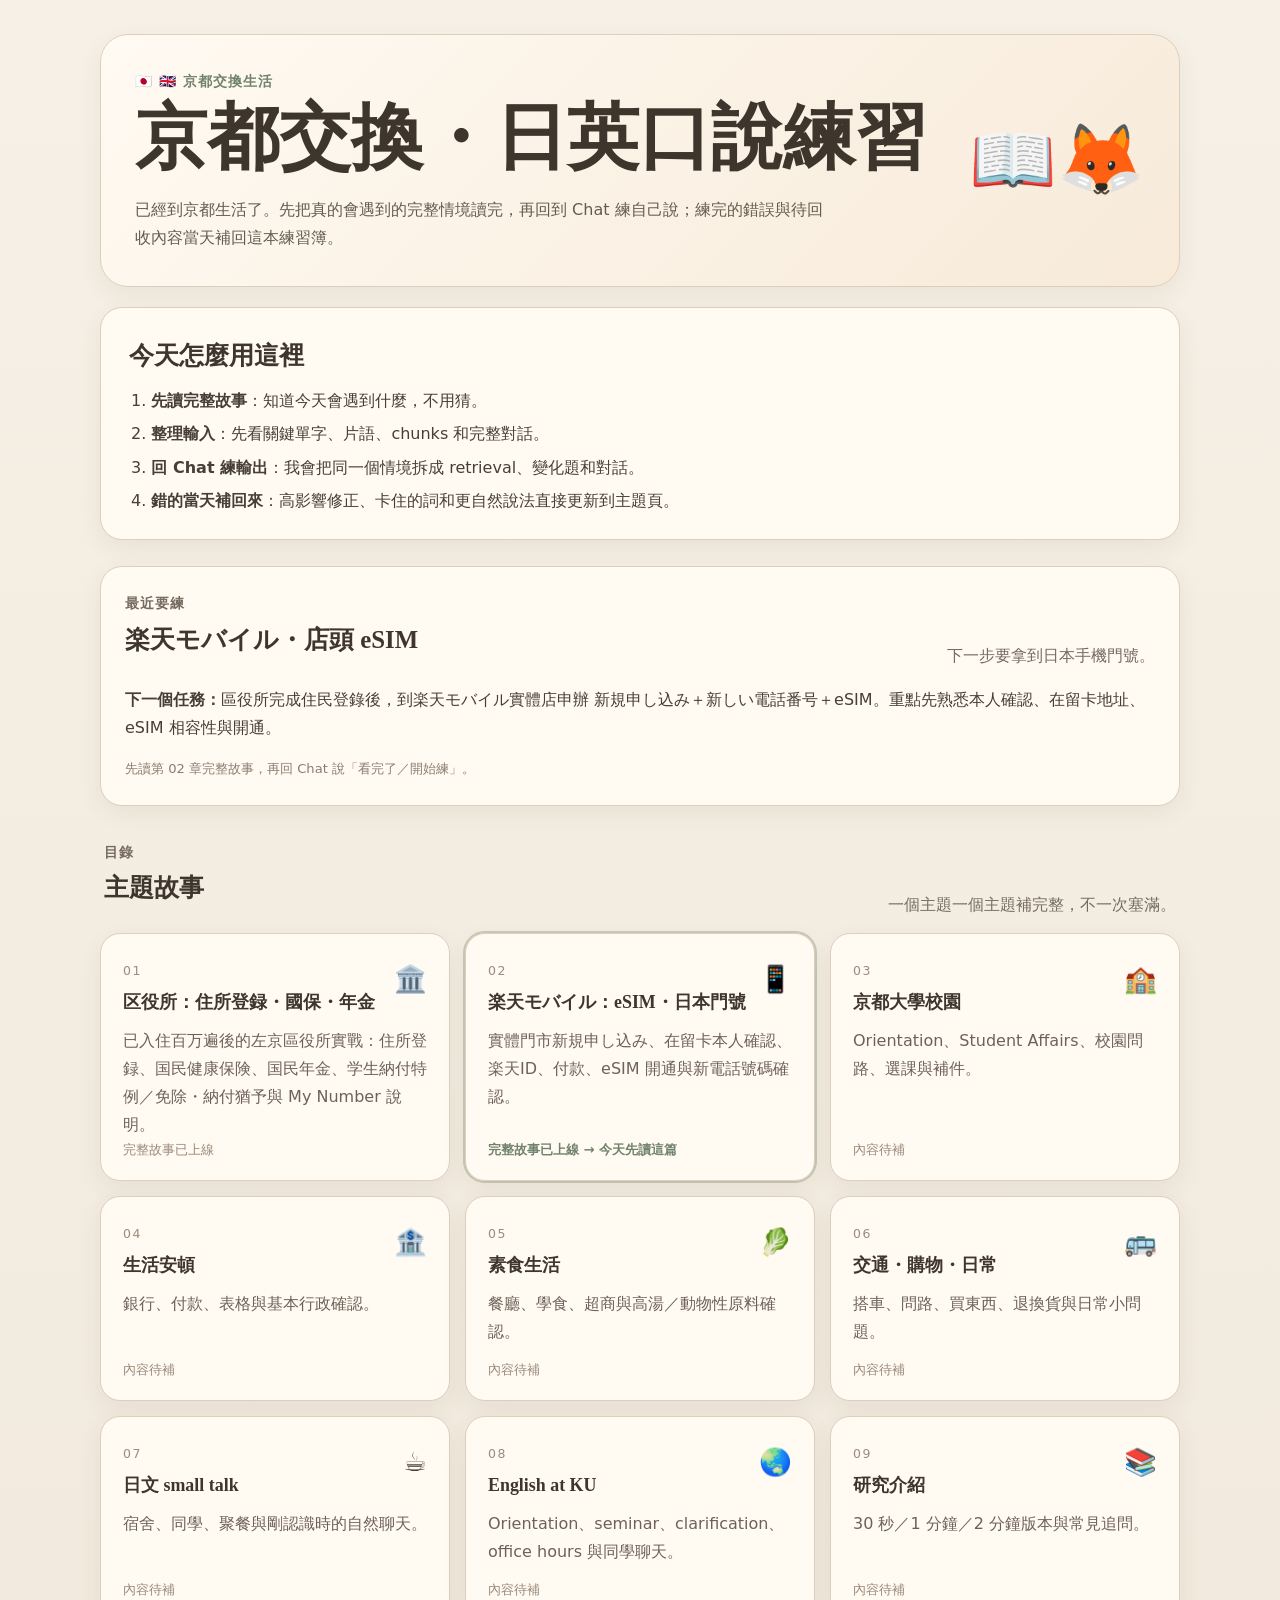
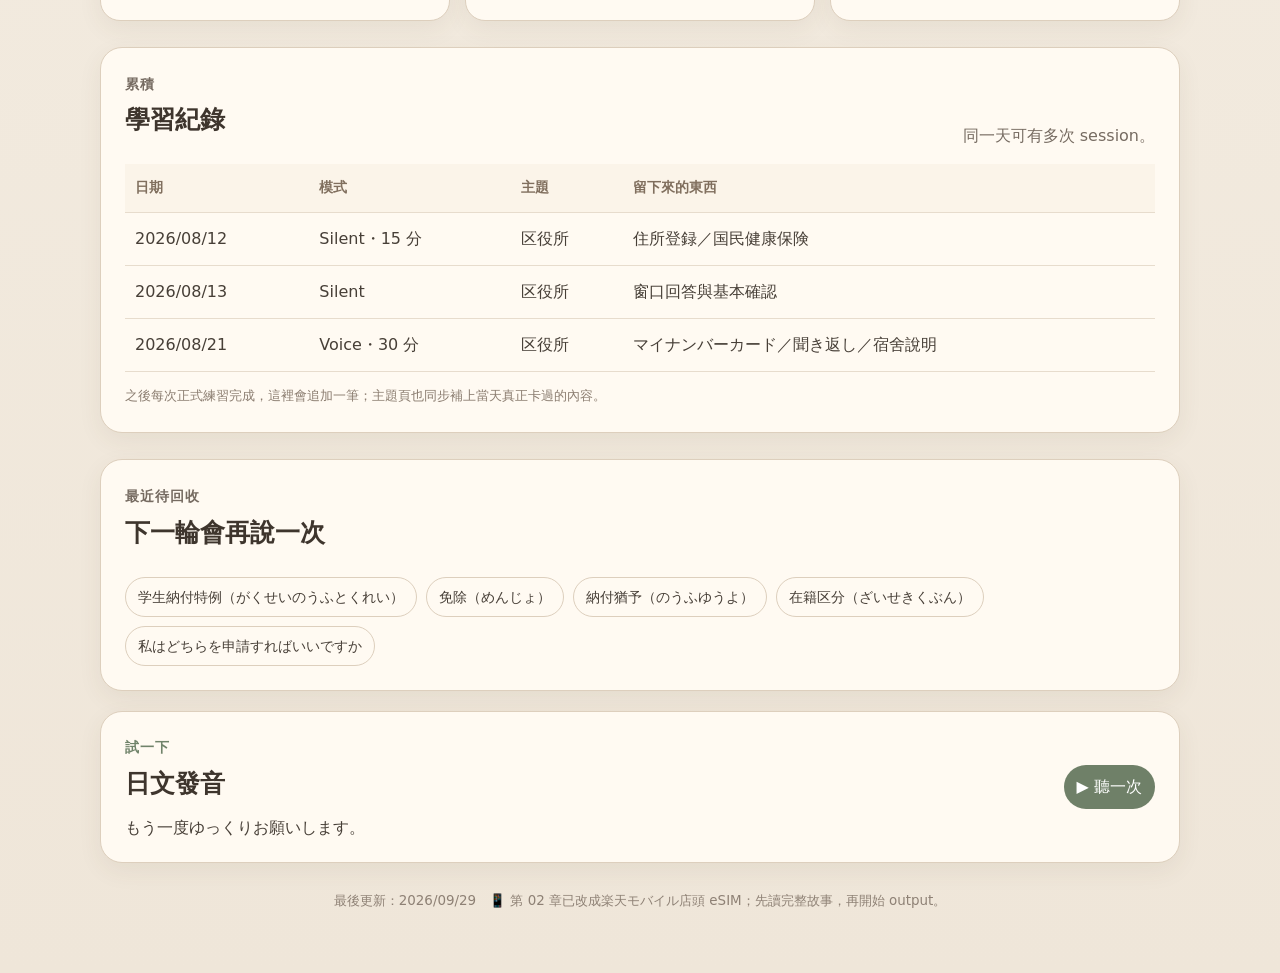
==== commit 59433eb3: "Use customer-facing moushikomi wording on homepage" ====
--- a/index.html
+++ b/index.html
@@ -33,7 +33,7 @@
         <div><p class="small-label">最近要練</p><h2>楽天モバイル・店頭 eSIM</h2></div>
         <p>下一步要拿到日本手機門號。</p>
       </div>
-      <p><strong>下一個任務：</strong>區役所完成住民登錄後，到楽天モバイル實體店申辦 <span lang="ja">新規契約＋新しい電話番号＋eSIM</span>。重點先熟悉本人確認、在留卡地址、eSIM 相容性與開通。</p>
+      <p><strong>下一個任務：</strong>區役所完成住民登錄後，到楽天モバイル實體店申辦 <span lang="ja">新規申し込み＋新しい電話番号＋eSIM</span>。重點先熟悉本人確認、在留卡地址、eSIM 相容性與開通。</p>
       <p class="tiny">先讀第 02 章完整故事，再回 Chat 說「看完了／開始練」。</p>
     </section>
 
@@ -52,7 +52,7 @@
         <p>已入住百万遍後的左京區役所實戰：住所登録、国民健康保険、国民年金、学生納付特例／免除・納付猶予與 My Number 說明。</p>
         <span class="note">完整故事已上線</span>
       </a>
-      <a class="chapter chapter-link ready-next" href="chapters/02-mobile-esim.html"><span class="chapter-no">02</span><span class="chapter-icon">📱</span><h3>楽天モバイル：eSIM・日本門號</h3><p>實體門市新規申辦、在留卡本人確認、楽天ID、付款、eSIM 開通與新電話號碼確認。</p><span class="note">完整故事已上線 → 今天先讀這篇</span></a>
+      <a class="chapter chapter-link ready-next" href="chapters/02-mobile-esim.html"><span class="chapter-no">02</span><span class="chapter-icon">📱</span><h3>楽天モバイル：eSIM・日本門號</h3><p>實體門市新規申し込み、在留卡本人確認、楽天ID、付款、eSIM 開通與新電話號碼確認。</p><span class="note">完整故事已上線 → 今天先讀這篇</span></a>
       <article class="chapter"><span class="chapter-no">03</span><span class="chapter-icon">🏫</span><h3>京都大學校園</h3><p>Orientation、Student Affairs、校園問路、選課與補件。</p><span class="note">內容待補</span></article>
       <article class="chapter"><span class="chapter-no">04</span><span class="chapter-icon">🏦</span><h3>生活安頓</h3><p>銀行、付款、表格與基本行政確認。</p><span class="note">內容待補</span></article>
       <article class="chapter"><span class="chapter-no">05</span><span class="chapter-icon">🥬</span><h3>素食生活</h3><p>餐廳、學食、超商與高湯／動物性原料確認。</p><span class="note">內容待補</span></article>
